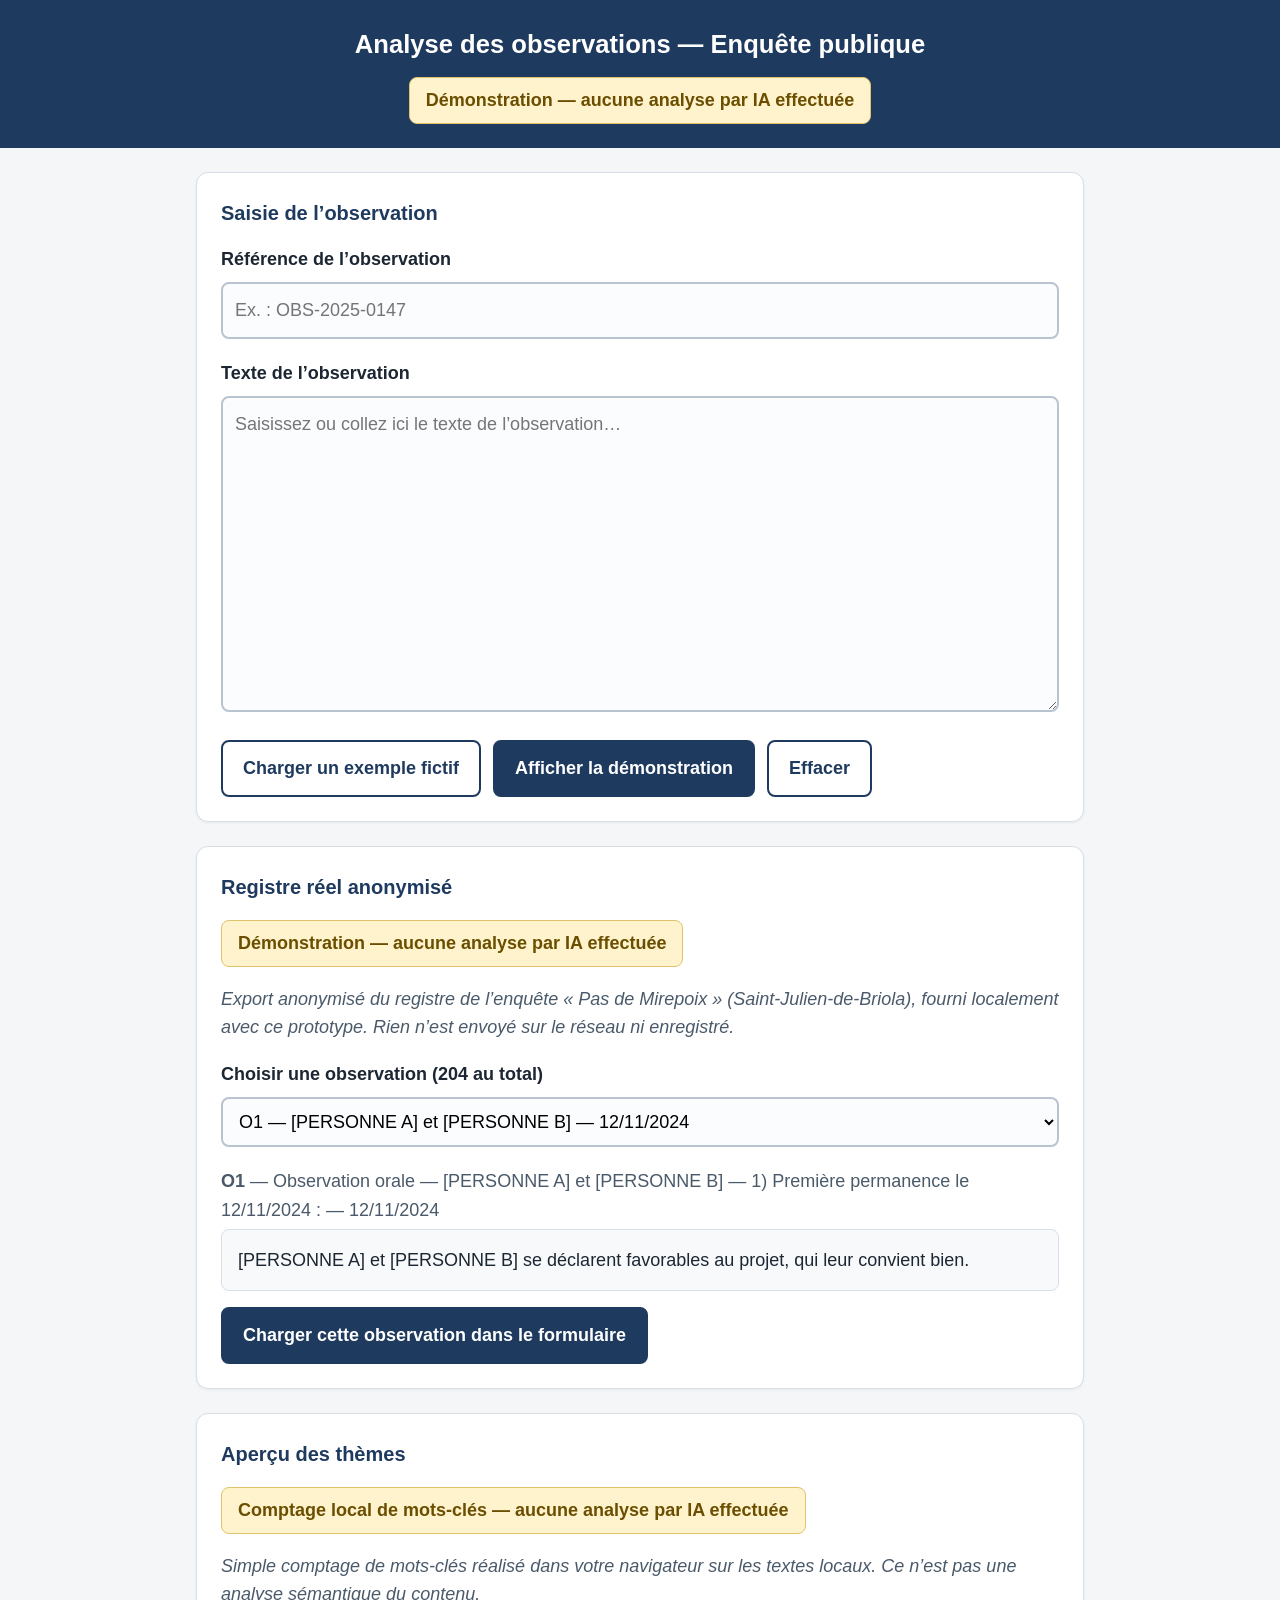
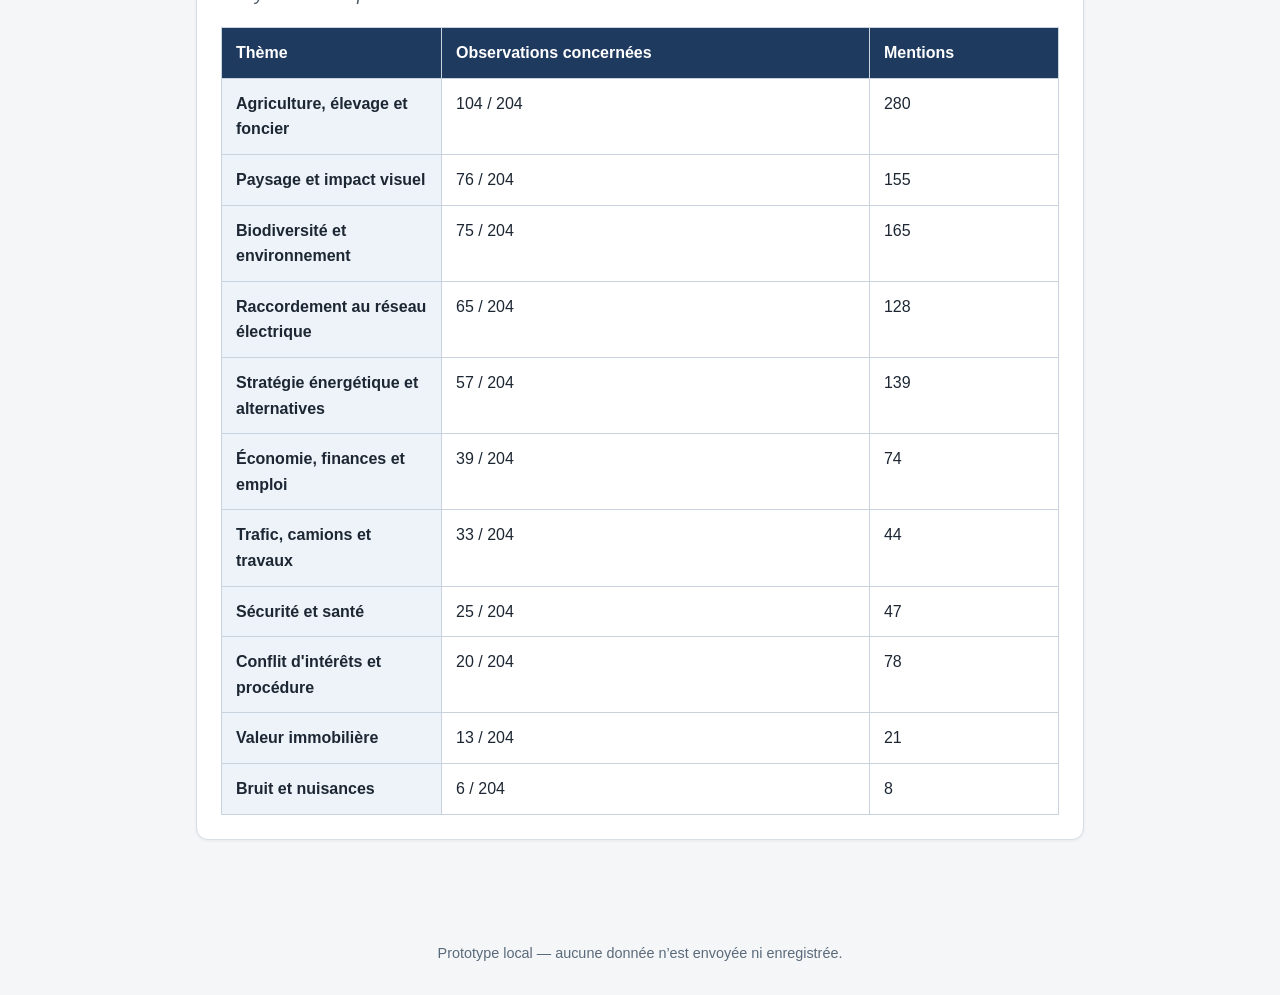
==== analyse-observations/index.html @ de7aaef5 "Ajout du prototype « Analyse des observations — Enquête publique » (démonstration 100 % locale, aucu" ====
<!DOCTYPE html>
<html lang="fr">
<head>
  <meta charset="UTF-8">
  <meta name="viewport" content="width=device-width, initial-scale=1.0">
  <title>Analyse des observations — Enquête publique</title>
  <link rel="stylesheet" href="styles.css">
</head>
<body>
  <header class="entete">
    <h1>Analyse des observations — Enquête publique</h1>
    <p class="bandeau">Démonstration — aucune analyse par IA effectuée</p>
  </header>

  <main>
    <section class="panneau" aria-labelledby="titre-saisie">
      <h2 id="titre-saisie">Saisie de l’observation</h2>

      <div class="champ">
        <label for="reference">Référence de l’observation</label>
        <input type="text" id="reference" name="reference" placeholder="Ex. : OBS-2025-0147" autocomplete="off">
      </div>

      <div class="champ">
        <label for="texte">Texte de l’observation</label>
        <textarea id="texte" name="texte" rows="10" placeholder="Saisissez ou collez ici le texte de l’observation…"></textarea>
        <p id="avertissement-modification" class="avertissement" hidden>
          Ce texte ne correspond pas à l’exemple fictif chargé : aucun résultat préparé ne sera présenté pour ce texte, car aucune analyse par IA n’est effectuée dans cette démonstration.
        </p>
      </div>

      <div class="boutons">
        <button type="button" id="btn-exemple">Charger un exemple fictif</button>
        <button type="button" id="btn-demo" class="principal">Afficher la démonstration</button>
        <button type="button" id="btn-effacer">Effacer</button>
      </div>
    </section>

    <section id="resultats" class="panneau" hidden aria-labelledby="titre-resultats">
      <h2 id="titre-resultats">Tableau préparé pour l’exemple fictif</h2>
      <p class="bandeau">Démonstration — aucune analyse par IA effectuée</p>
      <p class="note">Ce tableau a été préparé à l’avance pour l’exemple fictif. Il ne résulte pas d’une analyse automatique du texte saisi.</p>
      <table id="tableau-demo">
        <thead>
          <tr>
            <th scope="col">Rubrique</th>
            <th scope="col">Contenu préparé (exemple fictif)</th>
          </tr>
        </thead>
        <tbody id="corps-tableau"></tbody>
      </table>
    </section>

    <section id="message" class="panneau message" hidden role="status"></section>

    <section class="panneau" aria-labelledby="titre-registre">
      <h2 id="titre-registre">Registre réel anonymisé</h2>
      <p class="bandeau">Démonstration — aucune analyse par IA effectuée</p>
      <p class="note">Export anonymisé du registre de l’enquête « Pas de Mirepoix » (Saint-Julien-de-Briola), fourni localement avec ce prototype. Rien n’est envoyé sur le réseau ni enregistré.</p>
      <div class="champ">
        <label for="liste-observations">Choisir une observation (<span id="nb-observations"></span> au total)</label>
        <select id="liste-observations"></select>
      </div>
      <div id="detail-observation" hidden>
        <p class="meta-observation"><strong id="detail-id"></strong> <span id="detail-meta"></span></p>
        <p id="detail-objet" class="objet-observation"></p>
        <div id="detail-texte" class="texte-observation"></div>
        <div class="boutons">
          <button type="button" id="btn-charger-observation" class="principal">Charger cette observation dans le formulaire</button>
        </div>
      </div>
    </section>

    <section class="panneau" aria-labelledby="titre-themes">
      <h2 id="titre-themes">Aperçu des thèmes</h2>
      <p class="bandeau">Comptage local de mots-clés — aucune analyse par IA effectuée</p>
      <p class="note">Simple comptage de mots-clés réalisé dans votre navigateur sur les textes locaux. Ce n’est pas une analyse sémantique du contenu.</p>
      <table>
        <thead>
          <tr>
            <th scope="col">Thème</th>
            <th scope="col">Observations concernées</th>
            <th scope="col">Mentions</th>
          </tr>
        </thead>
        <tbody id="corps-themes"></tbody>
      </table>
    </section>
  </main>

  <footer class="pied">
    <p>Prototype local — aucune donnée n’est envoyée ni enregistrée.</p>
  </footer>

  <script src="donnees/observations.js"></script>
  <script src="app.js"></script>
</body>
</html>
---- analyse-observations/styles.css ----
* {
  box-sizing: border-box;
}

body {
  margin: 0;
  font-family: -apple-system, BlinkMacSystemFont, "Segoe UI", Roboto, "Helvetica Neue", Arial, sans-serif;
  font-size: 18px;
  line-height: 1.6;
  color: #1c2733;
  background: #f4f6f8;
}

.entete {
  background: #1f3a5f;
  color: #ffffff;
  padding: 24px 20px;
  text-align: center;
}

.entete h1 {
  margin: 0 0 12px;
  font-size: 1.6rem;
}

.bandeau {
  display: inline-block;
  margin: 0;
  padding: 8px 16px;
  background: #fff3cd;
  color: #6b4e00;
  border: 1px solid #e0c26a;
  border-radius: 8px;
  font-weight: 600;
}

main {
  max-width: 920px;
  margin: 0 auto;
  padding: 24px 16px 48px;
}

.panneau {
  background: #ffffff;
  border: 1px solid #d7dee6;
  border-radius: 12px;
  padding: 24px;
  margin-bottom: 24px;
  box-shadow: 0 1px 3px rgba(0, 0, 0, 0.06);
}

.panneau h2 {
  margin-top: 0;
  font-size: 1.25rem;
  color: #1f3a5f;
}

.champ {
  margin-bottom: 20px;
}

.champ label {
  display: block;
  font-weight: 700;
  margin-bottom: 8px;
}

.champ input,
.champ textarea,
.champ select {
  width: 100%;
  font: inherit;
  padding: 12px;
  border: 2px solid #b9c4d0;
  border-radius: 8px;
  background: #fbfcfd;
}

.champ input:focus,
.champ textarea:focus,
.champ select:focus {
  outline: none;
  border-color: #1f3a5f;
  background: #ffffff;
}

.champ textarea {
  resize: vertical;
  min-height: 180px;
}

.avertissement {
  margin: 10px 0 0;
  padding: 10px 14px;
  background: #fdecea;
  color: #8a1f11;
  border: 1px solid #f0b4aa;
  border-radius: 8px;
}

.boutons {
  display: flex;
  flex-wrap: wrap;
  gap: 12px;
}

button {
  font: inherit;
  font-weight: 600;
  padding: 12px 20px;
  border-radius: 8px;
  border: 2px solid #1f3a5f;
  background: #ffffff;
  color: #1f3a5f;
  cursor: pointer;
}

button:hover {
  background: #eef3f9;
}

button.principal {
  background: #1f3a5f;
  color: #ffffff;
}

button.principal:hover {
  background: #2a4f7f;
}

.note {
  color: #4a5a6a;
  font-style: italic;
}

table {
  width: 100%;
  border-collapse: collapse;
  font-size: 1rem;
}

th,
td {
  border: 1px solid #c9d3dd;
  padding: 12px 14px;
  text-align: left;
  vertical-align: top;
}

thead th {
  background: #1f3a5f;
  color: #ffffff;
}

tbody th {
  background: #eef3f9;
  width: 220px;
  font-weight: 700;
}

.message {
  background: #fff8e6;
  border-color: #e0c26a;
  font-weight: 600;
}

.pied {
  text-align: center;
  color: #5a6a7a;
  font-size: 0.9rem;
  padding: 16px;
}

.meta-observation {
  color: #4a5a6a;
  margin-bottom: 4px;
}

.objet-observation {
  font-weight: 700;
}

.texte-observation {
  white-space: pre-wrap;
  background: #f7f9fb;
  border: 1px solid #d7dee6;
  border-radius: 8px;
  padding: 16px;
  max-height: 340px;
  overflow-y: auto;
  margin-bottom: 16px;
}

#detail-observation .boutons {
  margin-top: 4px;
}

@media (max-width: 600px) {
  body {
    font-size: 17px;
  }

  .boutons button {
    width: 100%;
  }

  tbody th {
    width: auto;
    display: block;
  }
}
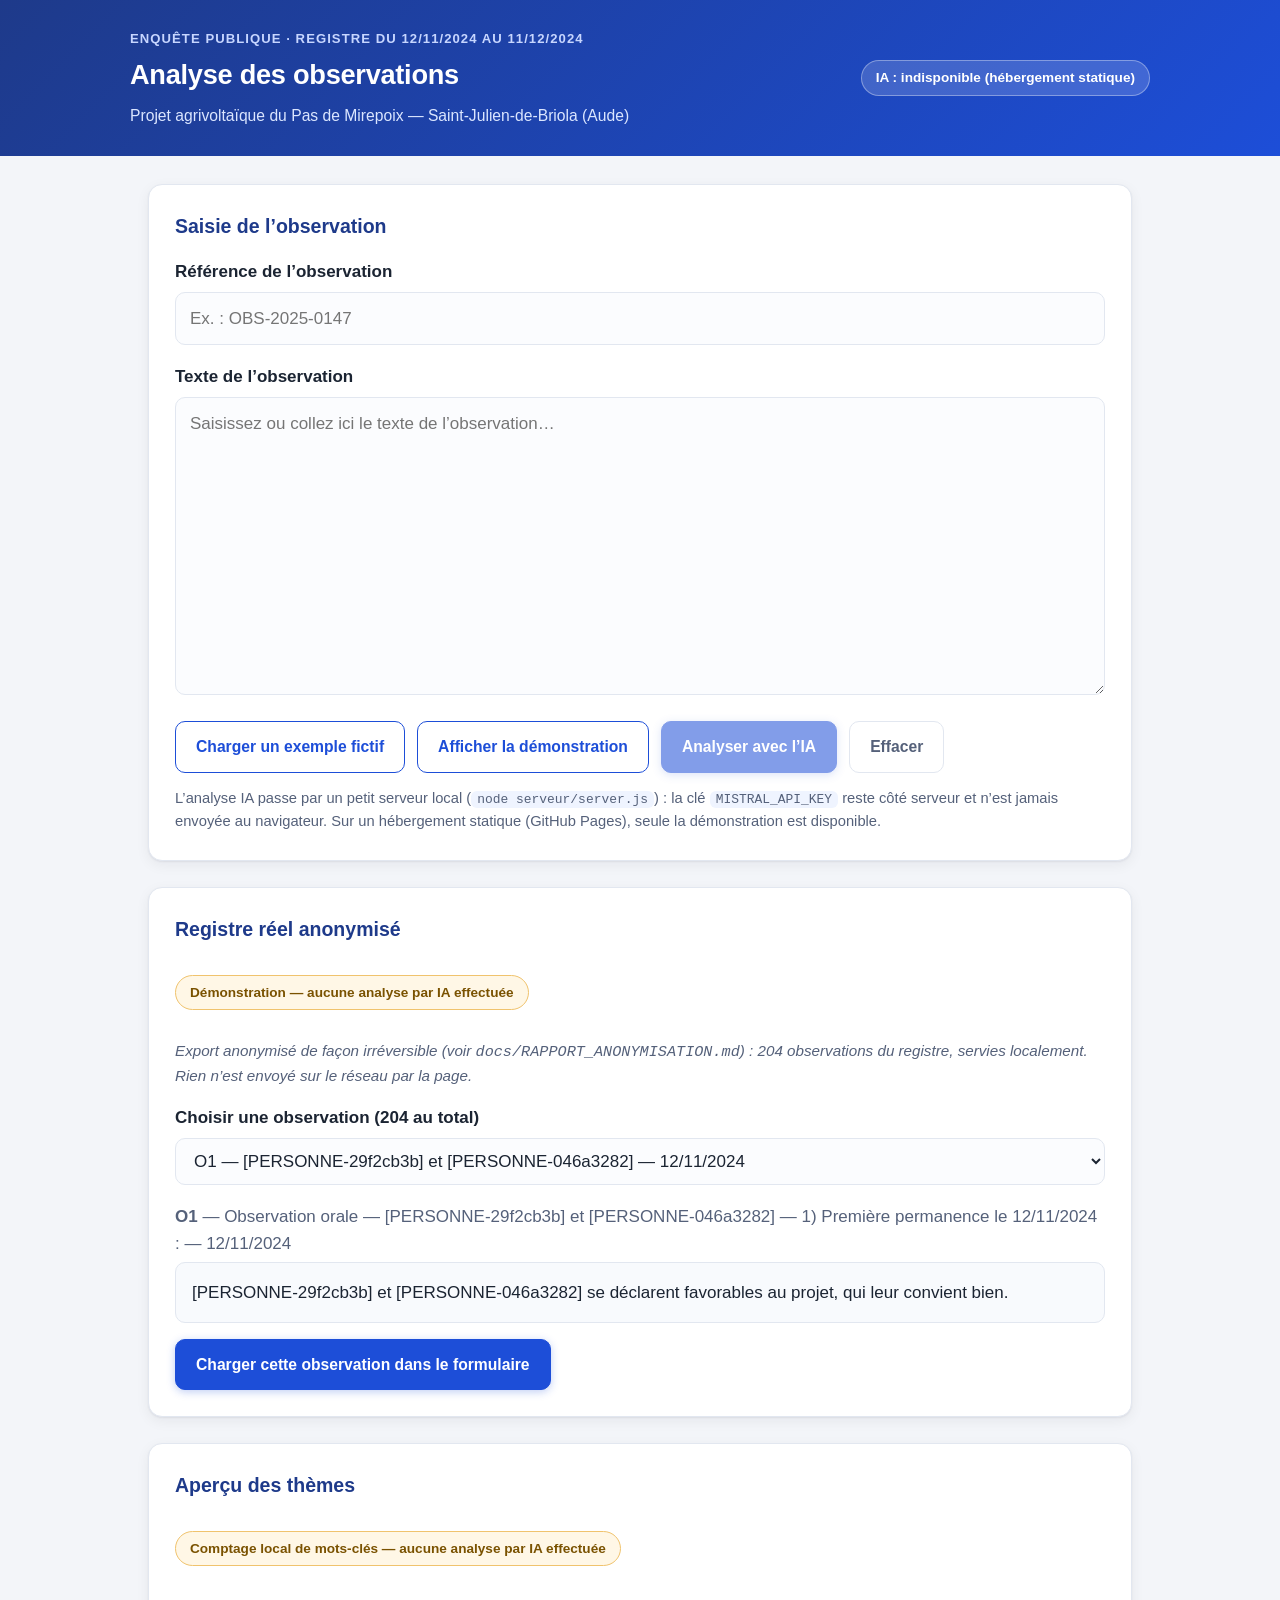
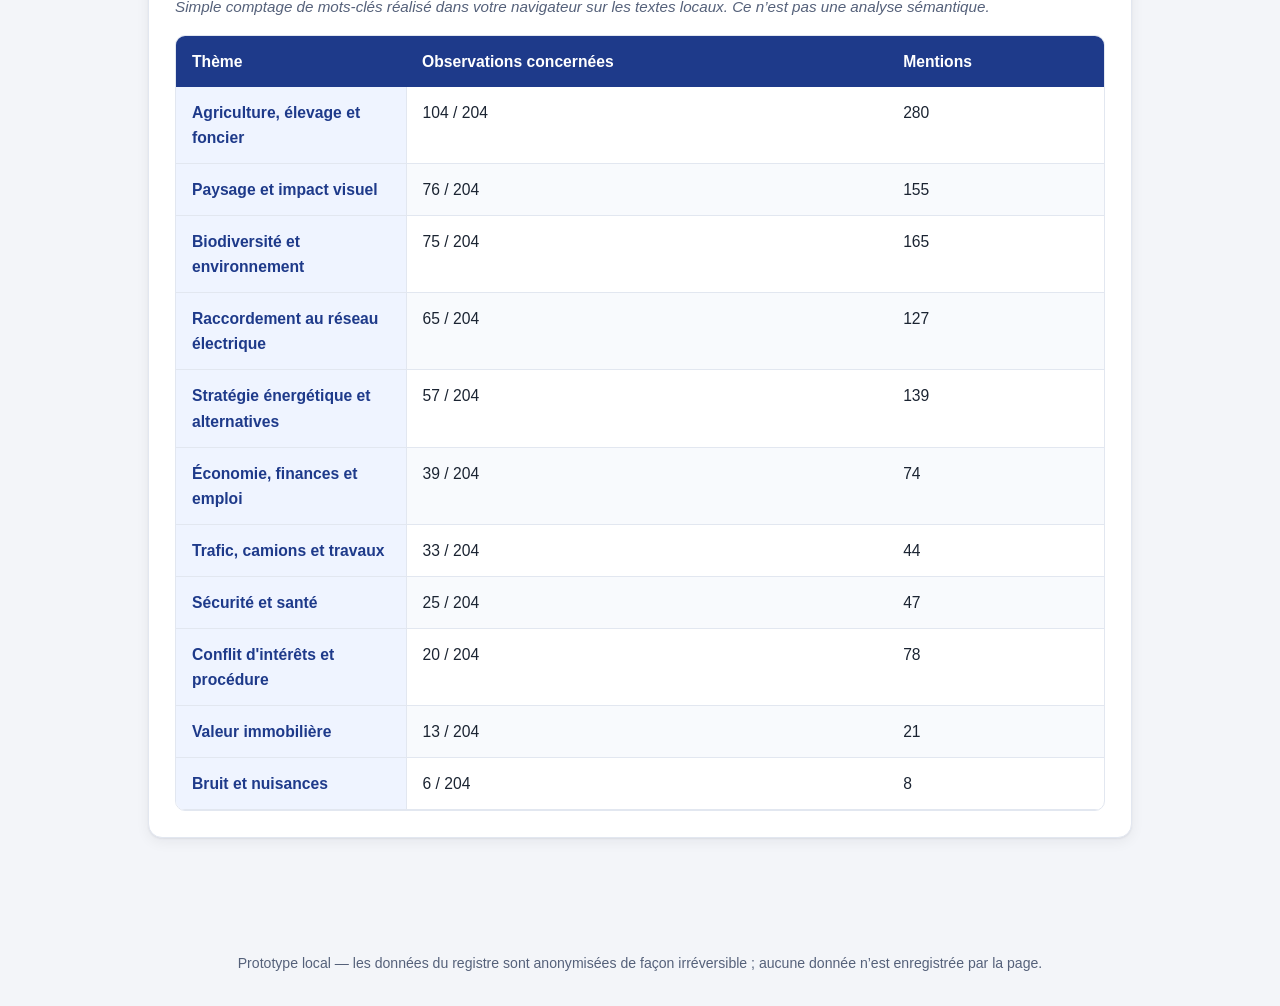
==== commit a45db5dd: "Anonymisation irréversible du registre, design pro + titre de l'enquête, intégration IA (clé côté se" ====
--- a/analyse-observations/index.html
+++ b/analyse-observations/index.html
@@ -3,17 +3,23 @@
 <head>
   <meta charset="UTF-8">
   <meta name="viewport" content="width=device-width, initial-scale=1.0">
-  <title>Analyse des observations — Enquête publique</title>
+  <title>Analyse des observations — Enquête publique « Pas de Mirepoix »</title>
   <link rel="stylesheet" href="styles.css">
 </head>
 <body>
   <header class="entete">
-    <h1>Analyse des observations — Enquête publique</h1>
-    <p class="bandeau">Démonstration — aucune analyse par IA effectuée</p>
+    <div class="entete-interieur">
+      <div class="entete-texte">
+        <p class="sur-titre">Enquête publique · registre du 12/11/2024 au 11/12/2024</p>
+        <h1>Analyse des observations</h1>
+        <p class="sous-titre">Projet agrivoltaïque du Pas de Mirepoix — Saint-Julien-de-Briola (Aude)</p>
+      </div>
+      <span class="badge badge-neutre" id="badge-ia">IA : vérification…</span>
+    </div>
   </header>
 
   <main>
-    <section class="panneau" aria-labelledby="titre-saisie">
+    <section class="carte" aria-labelledby="titre-saisie">
       <h2 id="titre-saisie">Saisie de l’observation</h2>
 
       <div class="champ">
@@ -25,38 +31,48 @@
         <label for="texte">Texte de l’observation</label>
         <textarea id="texte" name="texte" rows="10" placeholder="Saisissez ou collez ici le texte de l’observation…"></textarea>
         <p id="avertissement-modification" class="avertissement" hidden>
-          Ce texte ne correspond pas à l’exemple fictif chargé : aucun résultat préparé ne sera présenté pour ce texte, car aucune analyse par IA n’est effectuée dans cette démonstration.
+          Ce texte ne correspond pas à l’exemple fictif chargé : aucun résultat préparé ne sera présenté pour ce texte, car la démonstration n’effectue aucune analyse par IA.
         </p>
       </div>
 
       <div class="boutons">
         <button type="button" id="btn-exemple">Charger un exemple fictif</button>
-        <button type="button" id="btn-demo" class="principal">Afficher la démonstration</button>
-        <button type="button" id="btn-effacer">Effacer</button>
+        <button type="button" id="btn-demo">Afficher la démonstration</button>
+        <button type="button" id="btn-ia" class="principal">Analyser avec l’IA</button>
+        <button type="button" id="btn-effacer" class="doux">Effacer</button>
+      </div>
+      <p class="aide" id="aide-ia" hidden>
+        L’analyse IA passe par un petit serveur local (<code>node serveur/server.js</code>) : la clé
+        <code>MISTRAL_API_KEY</code> reste côté serveur et n’est jamais envoyée au navigateur. Sur un hébergement
+        statique (GitHub Pages), seule la démonstration est disponible.
+      </p>
+    </section>
+
+    <section id="resultats" class="carte" hidden aria-labelledby="titre-resultats">
+      <div class="resultats-entete">
+        <h2 id="titre-resultats">Résultat</h2>
+        <span id="bandeau-resultats" class="badge"></span>
+      </div>
+      <p class="note" id="note-resultats"></p>
+      <div class="tableau-conteneur">
+        <table>
+          <thead>
+            <tr>
+              <th scope="col">Rubrique</th>
+              <th scope="col">Contenu</th>
+            </tr>
+          </thead>
+          <tbody id="corps-tableau"></tbody>
+        </table>
       </div>
     </section>
 
-    <section id="resultats" class="panneau" hidden aria-labelledby="titre-resultats">
-      <h2 id="titre-resultats">Tableau préparé pour l’exemple fictif</h2>
-      <p class="bandeau">Démonstration — aucune analyse par IA effectuée</p>
-      <p class="note">Ce tableau a été préparé à l’avance pour l’exemple fictif. Il ne résulte pas d’une analyse automatique du texte saisi.</p>
-      <table id="tableau-demo">
-        <thead>
-          <tr>
-            <th scope="col">Rubrique</th>
-            <th scope="col">Contenu préparé (exemple fictif)</th>
-          </tr>
-        </thead>
-        <tbody id="corps-tableau"></tbody>
-      </table>
-    </section>
+    <section id="message" class="carte message" hidden role="status"></section>
 
-    <section id="message" class="panneau message" hidden role="status"></section>
-
-    <section class="panneau" aria-labelledby="titre-registre">
+    <section class="carte" aria-labelledby="titre-registre">
       <h2 id="titre-registre">Registre réel anonymisé</h2>
-      <p class="bandeau">Démonstration — aucune analyse par IA effectuée</p>
-      <p class="note">Export anonymisé du registre de l’enquête « Pas de Mirepoix » (Saint-Julien-de-Briola), fourni localement avec ce prototype. Rien n’est envoyé sur le réseau ni enregistré.</p>
+      <p class="badge badge-demo">Démonstration — aucune analyse par IA effectuée</p>
+      <p class="note">Export anonymisé de façon irréversible (voir <code>docs/RAPPORT_ANONYMISATION.md</code>) : 204 observations du registre, servies localement. Rien n’est envoyé sur le réseau par la page.</p>
       <div class="champ">
         <label for="liste-observations">Choisir une observation (<span id="nb-observations"></span> au total)</label>
         <select id="liste-observations"></select>
@@ -71,25 +87,27 @@
       </div>
     </section>
 
-    <section class="panneau" aria-labelledby="titre-themes">
+    <section class="carte" aria-labelledby="titre-themes">
       <h2 id="titre-themes">Aperçu des thèmes</h2>
-      <p class="bandeau">Comptage local de mots-clés — aucune analyse par IA effectuée</p>
-      <p class="note">Simple comptage de mots-clés réalisé dans votre navigateur sur les textes locaux. Ce n’est pas une analyse sémantique du contenu.</p>
-      <table>
-        <thead>
-          <tr>
-            <th scope="col">Thème</th>
-            <th scope="col">Observations concernées</th>
-            <th scope="col">Mentions</th>
-          </tr>
-        </thead>
-        <tbody id="corps-themes"></tbody>
-      </table>
+      <p class="badge badge-demo">Comptage local de mots-clés — aucune analyse par IA effectuée</p>
+      <p class="note">Simple comptage de mots-clés réalisé dans votre navigateur sur les textes locaux. Ce n’est pas une analyse sémantique.</p>
+      <div class="tableau-conteneur">
+        <table>
+          <thead>
+            <tr>
+              <th scope="col">Thème</th>
+              <th scope="col">Observations concernées</th>
+              <th scope="col">Mentions</th>
+            </tr>
+          </thead>
+          <tbody id="corps-themes"></tbody>
+        </table>
+      </div>
     </section>
   </main>
 
   <footer class="pied">
-    <p>Prototype local — aucune donnée n’est envoyée ni enregistrée.</p>
+    <p>Prototype local — les données du registre sont anonymisées de façon irréversible ; aucune donnée n’est enregistrée par la page.</p>
   </footer>
 
   <script src="donnees/observations.js"></script>
--- a/analyse-observations/styles.css
+++ b/analyse-observations/styles.css
@@ -1,68 +1,131 @@
+:root {
+  --fond: #f3f5f9;
+  --carte: #ffffff;
+  --texte: #1b2432;
+  --texte-doux: #55617a;
+  --bord: #e2e7f0;
+  --primaire: #1d4ed8;
+  --primaire-fonce: #1e3a8a;
+  --primaire-trefond: #eff4ff;
+  --accent: #0f766e;
+  --alerte-fond: #fff7e6;
+  --alerte-bord: #f0c36d;
+  --alerte-texte: #7a5200;
+  --danger-fond: #fdecec;
+  --danger-bord: #f0b4b4;
+  --danger-texte: #8a1f1f;
+  --ombre: 0 1px 2px rgba(16, 24, 40, 0.06), 0 4px 14px rgba(16, 24, 40, 0.06);
+  --rayon: 14px;
+}
+
 * {
   box-sizing: border-box;
 }
 
 body {
   margin: 0;
-  font-family: -apple-system, BlinkMacSystemFont, "Segoe UI", Roboto, "Helvetica Neue", Arial, sans-serif;
-  font-size: 18px;
+  font-family: "Inter", -apple-system, BlinkMacSystemFont, "Segoe UI", Roboto, "Helvetica Neue", Arial, sans-serif;
+  font-size: 17px;
   line-height: 1.6;
-  color: #1c2733;
-  background: #f4f6f8;
+  color: var(--texte);
+  background: var(--fond);
 }
 
 .entete {
-  background: #1f3a5f;
+  background: linear-gradient(135deg, var(--primaire-fonce) 0%, var(--primaire) 100%);
   color: #ffffff;
-  padding: 24px 20px;
-  text-align: center;
+  padding: 28px 20px;
+}
+
+.entete-interieur {
+  max-width: 1020px;
+  margin: 0 auto;
+  display: flex;
+  align-items: center;
+  justify-content: space-between;
+  gap: 16px;
+  flex-wrap: wrap;
+}
+
+.sur-titre {
+  margin: 0 0 4px;
+  font-size: 0.82rem;
+  letter-spacing: 0.08em;
+  text-transform: uppercase;
+  color: #c7d6ff;
+  font-weight: 600;
 }
 
 .entete h1 {
-  margin: 0 0 12px;
-  font-size: 1.6rem;
-}
-
-.bandeau {
+  margin: 0;
+  font-size: 1.7rem;
+  font-weight: 700;
+  letter-spacing: -0.01em;
+}
+
+.sous-titre {
+  margin: 6px 0 0;
+  color: #dbe6ff;
+  font-size: 0.98rem;
+}
+
+.badge {
   display: inline-block;
-  margin: 0;
-  padding: 8px 16px;
-  background: #fff3cd;
-  color: #6b4e00;
-  border: 1px solid #e0c26a;
-  border-radius: 8px;
-  font-weight: 600;
+  padding: 6px 14px;
+  border-radius: 999px;
+  font-size: 0.85rem;
+  font-weight: 600;
+  white-space: nowrap;
+}
+
+.badge-neutre {
+  background: rgba(255, 255, 255, 0.16);
+  color: #ffffff;
+  border: 1px solid rgba(255, 255, 255, 0.35);
+}
+
+.badge-demo {
+  background: var(--alerte-fond);
+  color: var(--alerte-texte);
+  border: 1px solid var(--alerte-bord);
+}
+
+.badge-ia {
+  background: #e7f6f3;
+  color: var(--accent);
+  border: 1px solid #b5e0d8;
 }
 
 main {
-  max-width: 920px;
+  max-width: 1020px;
   margin: 0 auto;
-  padding: 24px 16px 48px;
-}
-
-.panneau {
-  background: #ffffff;
-  border: 1px solid #d7dee6;
-  border-radius: 12px;
-  padding: 24px;
-  margin-bottom: 24px;
-  box-shadow: 0 1px 3px rgba(0, 0, 0, 0.06);
-}
-
-.panneau h2 {
-  margin-top: 0;
-  font-size: 1.25rem;
-  color: #1f3a5f;
+  padding: 28px 18px 56px;
+}
+
+.carte {
+  background: var(--carte);
+  border: 1px solid var(--bord);
+  border-radius: var(--rayon);
+  padding: 26px;
+  margin-bottom: 26px;
+  box-shadow: var(--ombre);
+}
+
+.carte h2 {
+  margin: 0 0 16px;
+  font-size: 1.22rem;
+  color: var(--primaire-fonce);
+  font-weight: 700;
 }
 
 .champ {
-  margin-bottom: 20px;
+  margin-bottom: 18px;
 }
 
 .champ label {
   display: block;
-  font-weight: 700;
-  margin-bottom: 8px;
+  font-weight: 600;
+  margin-bottom: 7px;
 }
 
 .champ input,
@@ -70,134 +133,202 @@
 .champ select {
   width: 100%;
   font: inherit;
-  padding: 12px;
-  border: 2px solid #b9c4d0;
-  border-radius: 8px;
-  background: #fbfcfd;
+  padding: 12px 14px;
+  border: 1.5px solid var(--bord);
+  border-radius: 10px;
+  background: #fbfcfe;
+  color: var(--texte);
+  transition: border-color 0.15s ease, box-shadow 0.15s ease;
 }
 
 .champ input:focus,
 .champ textarea:focus,
 .champ select:focus {
   outline: none;
-  border-color: #1f3a5f;
+  border-color: var(--primaire);
+  box-shadow: 0 0 0 3px rgba(29, 78, 216, 0.14);
   background: #ffffff;
 }
 
 .champ textarea {
   resize: vertical;
-  min-height: 180px;
+  min-height: 190px;
 }
 
 .avertissement {
   margin: 10px 0 0;
-  padding: 10px 14px;
-  background: #fdecea;
-  color: #8a1f11;
-  border: 1px solid #f0b4aa;
-  border-radius: 8px;
+  padding: 11px 14px;
+  background: var(--danger-fond);
+  color: var(--danger-texte);
+  border: 1px solid var(--danger-bord);
+  border-radius: 10px;
+  font-size: 0.95rem;
+}
+
+.aide {
+  margin: 14px 0 0;
+  color: var(--texte-doux);
+  font-size: 0.92rem;
+}
+
+.aide code {
+  background: var(--primaire-trefond);
+  padding: 1px 6px;
+  border-radius: 6px;
+  font-size: 0.88em;
 }
 
 .boutons {
   display: flex;
   flex-wrap: wrap;
   gap: 12px;
+  margin-top: 6px;
 }
 
 button {
   font: inherit;
   font-weight: 600;
+  font-size: 0.98rem;
   padding: 12px 20px;
-  border-radius: 8px;
-  border: 2px solid #1f3a5f;
+  border-radius: 10px;
+  border: 1.5px solid var(--primaire);
   background: #ffffff;
-  color: #1f3a5f;
+  color: var(--primaire);
   cursor: pointer;
-}
-
-button:hover {
-  background: #eef3f9;
+  transition: background 0.15s ease, transform 0.05s ease, box-shadow 0.15s ease;
+}
+
+button:hover:not(:disabled) {
+  background: var(--primaire-trefond);
+}
+
+button:active:not(:disabled) {
+  transform: translateY(1px);
+}
+
+button:disabled {
+  opacity: 0.55;
+  cursor: not-allowed;
 }
 
 button.principal {
-  background: #1f3a5f;
+  background: var(--primaire);
   color: #ffffff;
-}
-
-button.principal:hover {
-  background: #2a4f7f;
+  box-shadow: 0 2px 8px rgba(29, 78, 216, 0.28);
+}
+
+button.principal:hover:not(:disabled) {
+  background: var(--primaire-fonce);
+}
+
+button.doux {
+  border-color: var(--bord);
+  color: var(--texte-doux);
+}
+
+button.doux:hover:not(:disabled) {
+  background: #f6f8fb;
+}
+
+.resultats-entete {
+  display: flex;
+  align-items: center;
+  justify-content: space-between;
+  gap: 12px;
+  flex-wrap: wrap;
+  margin-bottom: 8px;
+}
+
+.resultats-entete h2 {
+  margin: 0;
 }
 
 .note {
-  color: #4a5a6a;
+  color: var(--texte-doux);
+  font-size: 0.95rem;
   font-style: italic;
+}
+
+.tableau-conteneur {
+  overflow-x: auto;
+  border: 1px solid var(--bord);
+  border-radius: 10px;
 }
 
 table {
   width: 100%;
   border-collapse: collapse;
-  font-size: 1rem;
+  font-size: 0.98rem;
 }
 
 th,
 td {
-  border: 1px solid #c9d3dd;
-  padding: 12px 14px;
+  border-bottom: 1px solid var(--bord);
+  padding: 13px 16px;
   text-align: left;
   vertical-align: top;
 }
 
 thead th {
-  background: #1f3a5f;
+  background: var(--primaire-fonce);
   color: #ffffff;
+  font-weight: 600;
+  border-bottom: none;
+}
+
+tbody tr:nth-child(even) {
+  background: #f8fafd;
 }
 
 tbody th {
-  background: #eef3f9;
-  width: 220px;
-  font-weight: 700;
+  width: 230px;
+  font-weight: 600;
+  background: var(--primaire-trefond);
+  color: var(--primaire-fonce);
+  border-right: 1px solid var(--bord);
 }
 
 .message {
-  background: #fff8e6;
-  border-color: #e0c26a;
-  font-weight: 600;
-}
-
-.pied {
-  text-align: center;
-  color: #5a6a7a;
-  font-size: 0.9rem;
-  padding: 16px;
+  background: var(--alerte-fond);
+  border-color: var(--alerte-bord);
+  font-weight: 600;
+  color: var(--alerte-texte);
 }
 
 .meta-observation {
-  color: #4a5a6a;
+  color: var(--texte-doux);
   margin-bottom: 4px;
 }
 
 .objet-observation {
-  font-weight: 700;
+  font-weight: 600;
 }
 
 .texte-observation {
   white-space: pre-wrap;
-  background: #f7f9fb;
-  border: 1px solid #d7dee6;
-  border-radius: 8px;
+  background: #f8fafd;
+  border: 1px solid var(--bord);
+  border-radius: 10px;
   padding: 16px;
   max-height: 340px;
   overflow-y: auto;
   margin-bottom: 16px;
 }
 
-#detail-observation .boutons {
-  margin-top: 4px;
-}
-
-@media (max-width: 600px) {
+.pied {
+  text-align: center;
+  color: var(--texte-doux);
+  font-size: 0.88rem;
+  padding: 18px;
+}
+
+@media (max-width: 640px) {
   body {
-    font-size: 17px;
+    font-size: 16px;
+  }
+
+  .carte {
+    padding: 20px;
   }
 
   .boutons button {
@@ -206,6 +337,5 @@
 
   tbody th {
     width: auto;
-    display: block;
   }
 }
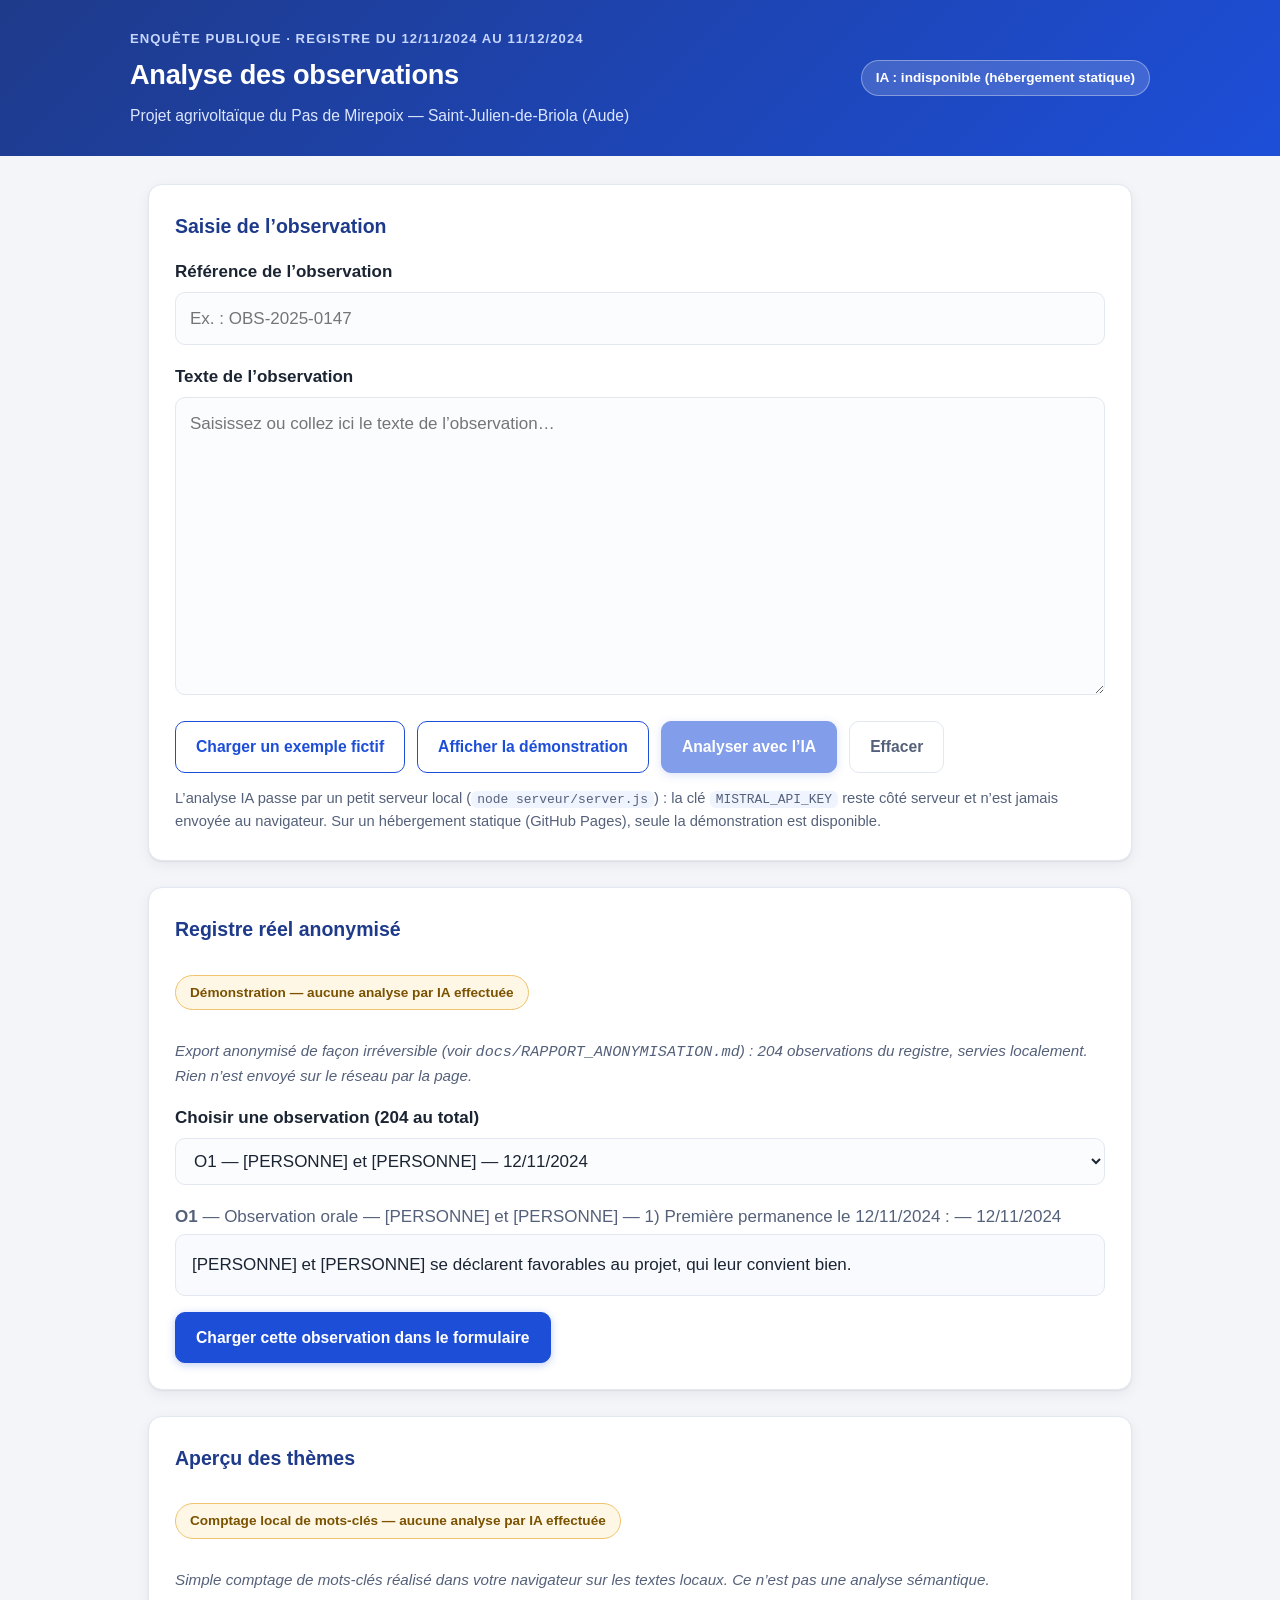
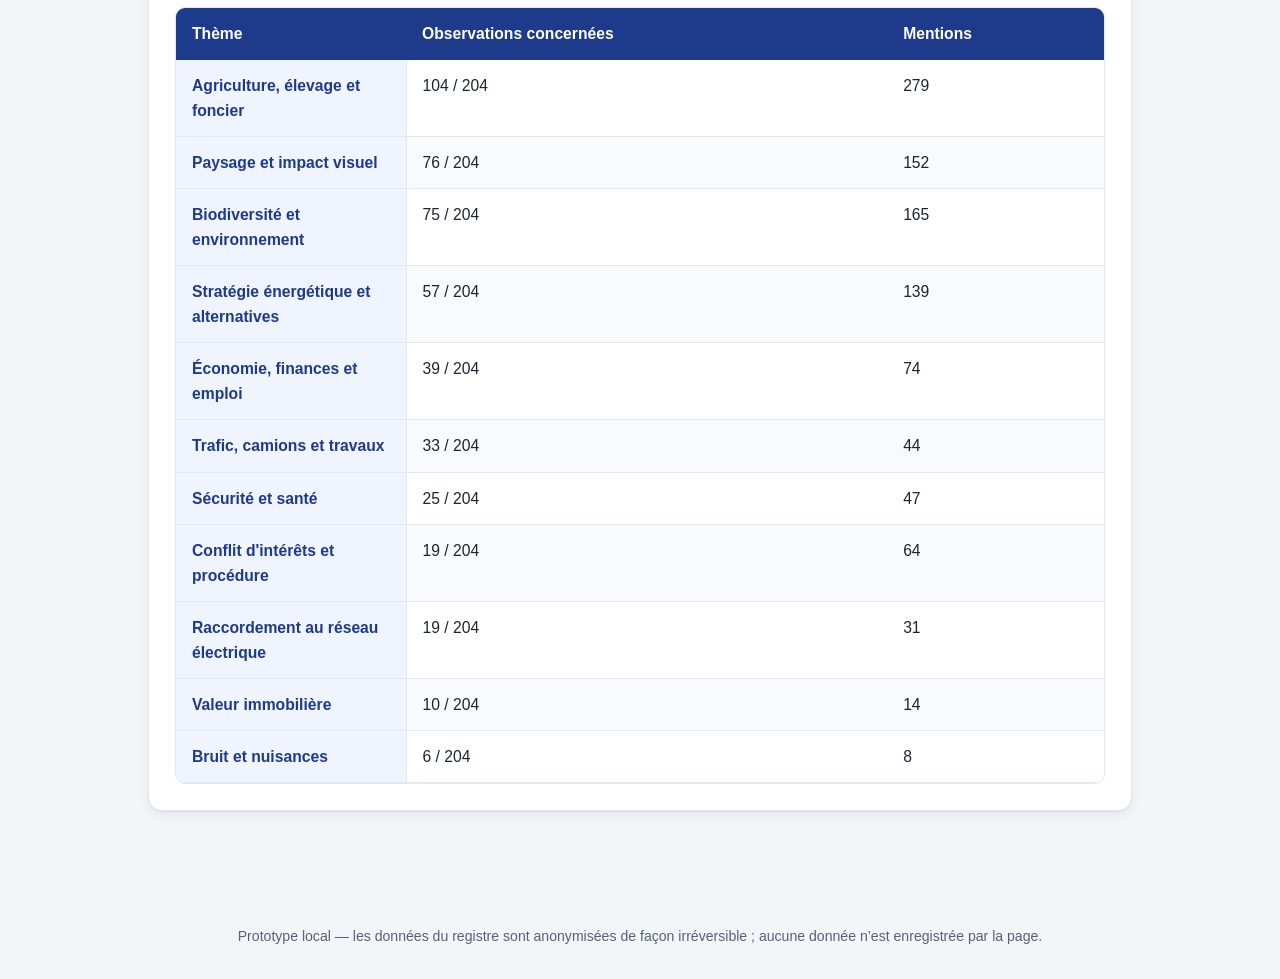
==== commit 2b23861a: "Anonymisation STRICTE (balises uniques [PERSONNE]/[NOM]/[PRENOM]/[ADRESSE]/[COLLECTIF]/[SOCIÉTÉ], au" ====
--- a/analyse-observations/index.html
+++ b/analyse-observations/index.html
@@ -31,7 +31,7 @@
         <label for="texte">Texte de l’observation</label>
         <textarea id="texte" name="texte" rows="10" placeholder="Saisissez ou collez ici le texte de l’observation…"></textarea>
         <p id="avertissement-modification" class="avertissement" hidden>
-          Ce texte ne correspond pas à l’exemple fictif chargé : aucun résultat préparé ne sera présenté pour ce texte, car la démonstration n’effectue aucune analyse par IA.
+          Le texte a été modifié : le tableau préparé affiché correspond à l’exemple fictif, pas à ce nouveau texte. La démonstration n’effectue aucune analyse par IA — utilisez « Analyser avec l’IA » pour un vrai texte.
         </p>
       </div>
 
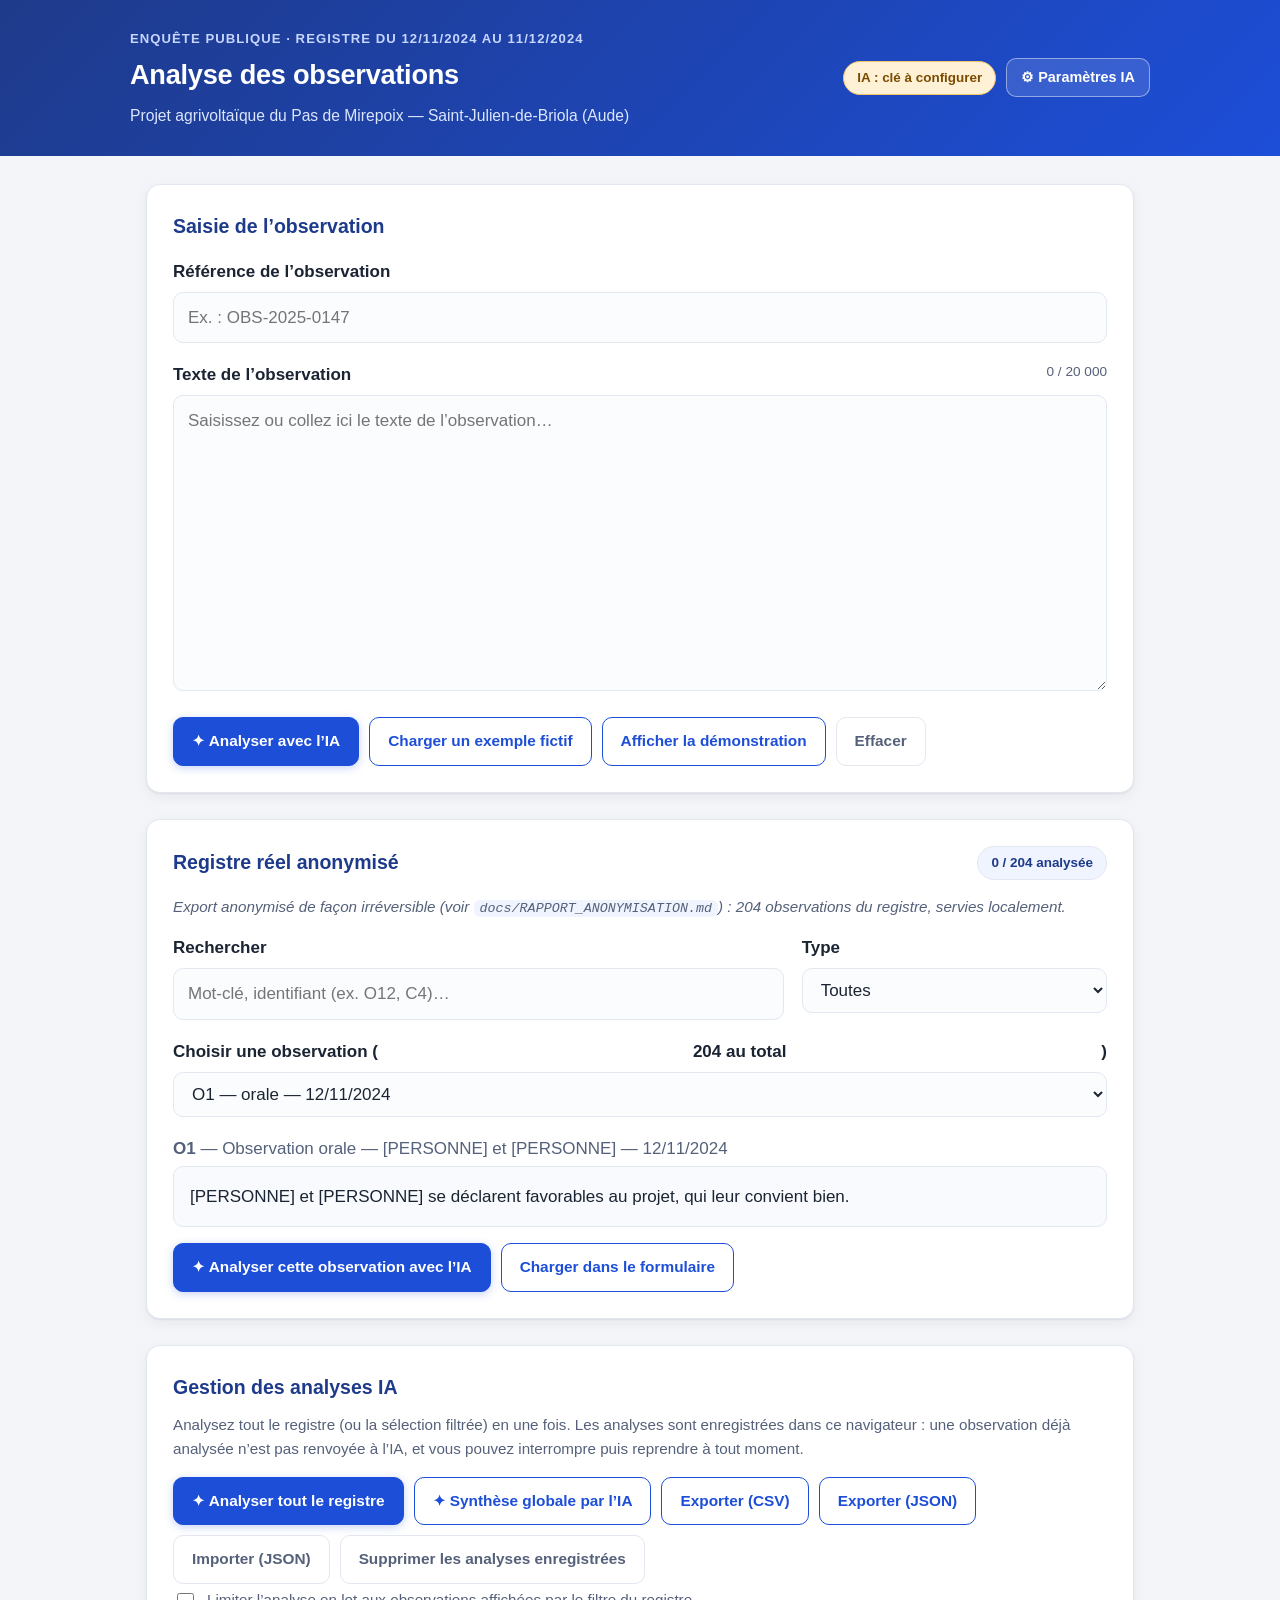
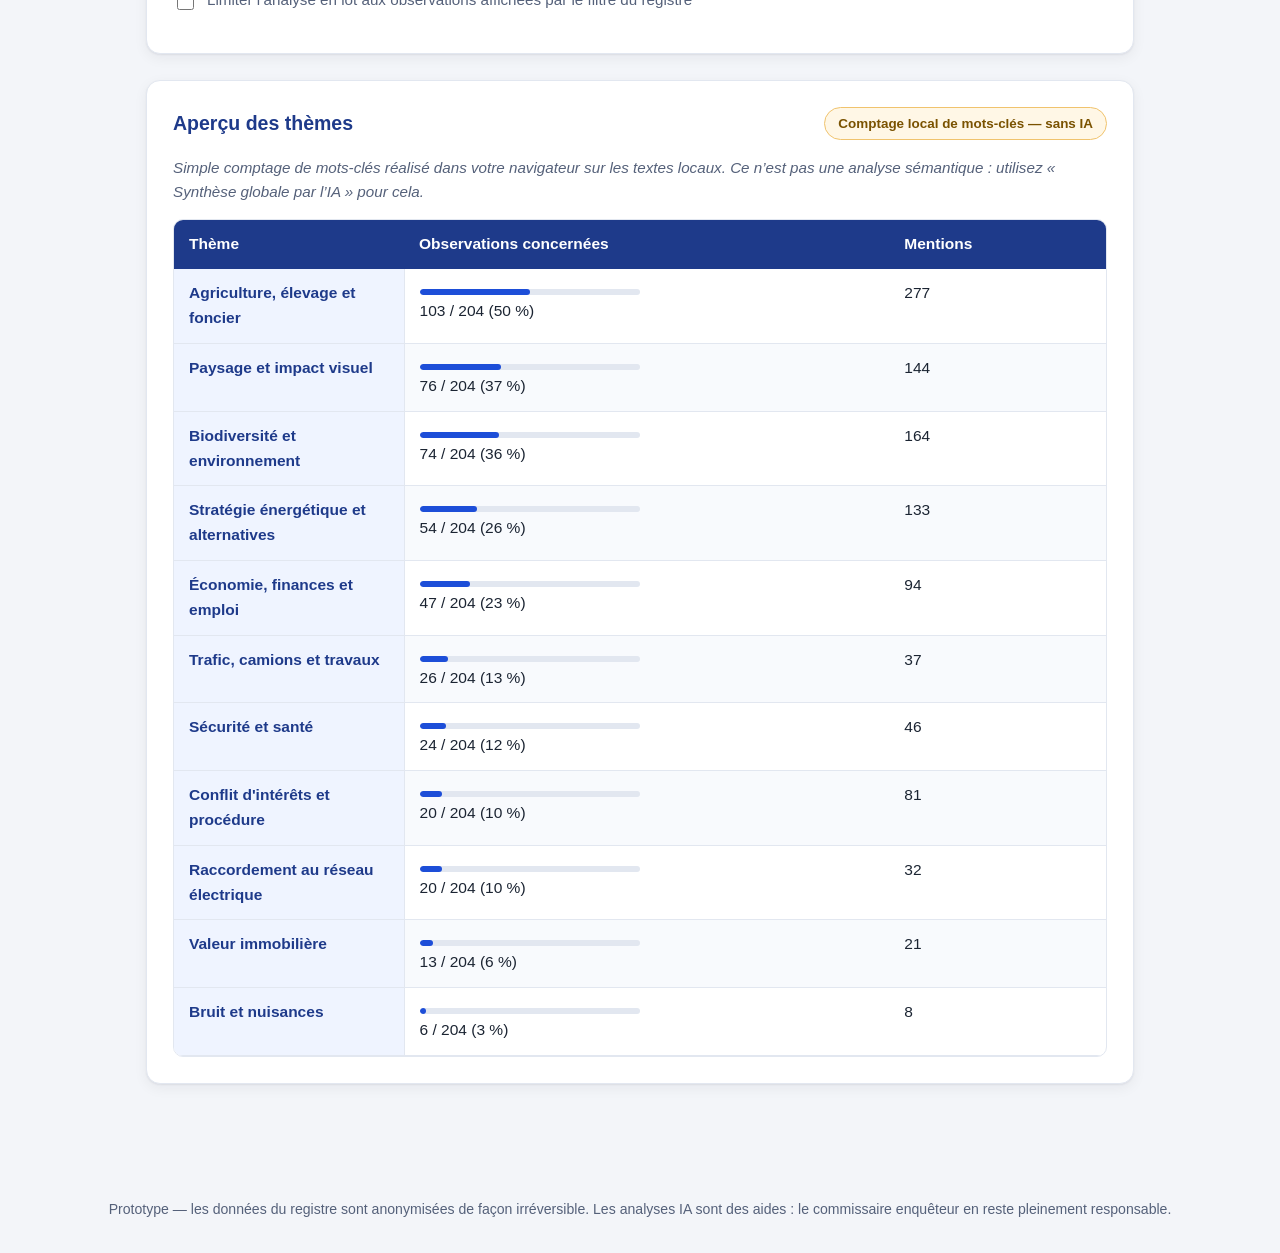
==== commit 54b747a0: "Analyse des observations v2 : IA dans le navigateur, gestion des analyses, données réparées - Analys" ====
--- a/analyse-observations/index.html
+++ b/analyse-observations/index.html
@@ -3,10 +3,12 @@
 <head>
   <meta charset="UTF-8">
   <meta name="viewport" content="width=device-width, initial-scale=1.0">
+  <meta name="color-scheme" content="light dark">
   <title>Analyse des observations — Enquête publique « Pas de Mirepoix »</title>
   <link rel="stylesheet" href="styles.css">
 </head>
 <body>
+  <a class="lien-evitement" href="#contenu">Aller au contenu</a>
   <header class="entete">
     <div class="entete-interieur">
       <div class="entete-texte">
@@ -14,11 +16,55 @@
         <h1>Analyse des observations</h1>
         <p class="sous-titre">Projet agrivoltaïque du Pas de Mirepoix — Saint-Julien-de-Briola (Aude)</p>
       </div>
-      <span class="badge badge-neutre" id="badge-ia">IA : vérification…</span>
+      <div class="entete-actions">
+        <span class="badge badge-neutre" id="badge-ia" role="status">IA : vérification…</span>
+        <button type="button" id="btn-parametres" class="bouton-entete" aria-controls="parametres-ia" aria-expanded="false">⚙ Paramètres IA</button>
+      </div>
     </div>
   </header>
 
-  <main>
+  <main id="contenu">
+    <!-- Paramètres IA -->
+    <section class="carte" id="parametres-ia" hidden aria-labelledby="titre-parametres">
+      <div class="carte-entete">
+        <h2 id="titre-parametres">Paramètres de l’analyse IA (Mistral)</h2>
+        <button type="button" class="doux petit" id="btn-fermer-parametres">Fermer</button>
+      </div>
+      <p class="note-normale" id="etat-serveur"></p>
+      <div class="grille-2">
+        <div class="champ">
+          <label for="cle-api">Clé API Mistral</label>
+          <div class="champ-groupe">
+            <input type="password" id="cle-api" autocomplete="off" spellcheck="false" placeholder="Collez votre clé (console.mistral.ai → API Keys)">
+            <button type="button" class="doux petit" id="btn-voir-cle" aria-pressed="false">Afficher</button>
+          </div>
+        </div>
+        <div class="champ">
+          <label for="modele">Modèle</label>
+          <select id="modele">
+            <option value="mistral-small-latest">mistral-small-latest (rapide, économique)</option>
+            <option value="mistral-medium-latest">mistral-medium-latest (équilibré)</option>
+            <option value="mistral-large-latest">mistral-large-latest (le plus précis)</option>
+          </select>
+        </div>
+      </div>
+      <label class="case">
+        <input type="checkbox" id="memoriser-cle">
+        Mémoriser la clé sur cet appareil (sinon elle est oubliée à la fermeture de l’onglet)
+      </label>
+      <div class="boutons">
+        <button type="button" id="btn-enregistrer-cle" class="principal">Enregistrer et tester</button>
+        <button type="button" id="btn-oublier-cle" class="doux">Oublier la clé</button>
+      </div>
+      <p id="retour-parametres" class="retour" hidden role="status"></p>
+      <p class="aide">
+        La clé reste dans votre navigateur et n’est envoyée qu’à <code>api.mistral.ai</code>, uniquement lors d’une analyse.
+        Seul le texte de l’observation (déjà anonymisé pour le registre) est transmis. Si le serveur local
+        (<code>node serveur/server.js</code>) est lancé avec <code>MISTRAL_API_KEY</code>, il est utilisé en priorité et aucune clé n’est nécessaire ici.
+      </p>
+    </section>
+
+    <!-- Saisie -->
     <section class="carte" aria-labelledby="titre-saisie">
       <h2 id="titre-saisie">Saisie de l’observation</h2>
 
@@ -28,28 +74,27 @@
       </div>
 
       <div class="champ">
-        <label for="texte">Texte de l’observation</label>
-        <textarea id="texte" name="texte" rows="10" placeholder="Saisissez ou collez ici le texte de l’observation…"></textarea>
+        <label for="texte">Texte de l’observation <span class="compteur" id="compteur-texte">0 / 20 000</span></label>
+        <textarea id="texte" name="texte" rows="10" maxlength="20000" placeholder="Saisissez ou collez ici le texte de l’observation…"></textarea>
         <p id="avertissement-modification" class="avertissement" hidden>
-          Le texte a été modifié : le tableau préparé affiché correspond à l’exemple fictif, pas à ce nouveau texte. La démonstration n’effectue aucune analyse par IA — utilisez « Analyser avec l’IA » pour un vrai texte.
+          Le texte a été modifié : le tableau préparé correspond à l’exemple fictif, pas à ce nouveau texte.
+          Utilisez « Analyser avec l’IA » pour obtenir une analyse de ce texte.
         </p>
       </div>
 
       <div class="boutons">
+        <button type="button" id="btn-ia" class="principal">✦ Analyser avec l’IA</button>
         <button type="button" id="btn-exemple">Charger un exemple fictif</button>
         <button type="button" id="btn-demo">Afficher la démonstration</button>
-        <button type="button" id="btn-ia" class="principal">Analyser avec l’IA</button>
         <button type="button" id="btn-effacer" class="doux">Effacer</button>
       </div>
-      <p class="aide" id="aide-ia" hidden>
-        L’analyse IA passe par un petit serveur local (<code>node serveur/server.js</code>) : la clé
-        <code>MISTRAL_API_KEY</code> reste côté serveur et n’est jamais envoyée au navigateur. Sur un hébergement
-        statique (GitHub Pages), seule la démonstration est disponible.
-      </p>
-    </section>
-
+    </section>
+
+    <section id="message" class="carte message" hidden role="alert"></section>
+
+    <!-- Résultat -->
     <section id="resultats" class="carte" hidden aria-labelledby="titre-resultats">
-      <div class="resultats-entete">
+      <div class="carte-entete">
         <h2 id="titre-resultats">Résultat</h2>
         <span id="bandeau-resultats" class="badge"></span>
       </div>
@@ -65,16 +110,40 @@
           <tbody id="corps-tableau"></tbody>
         </table>
       </div>
-    </section>
-
-    <section id="message" class="carte message" hidden role="status"></section>
-
+      <div class="boutons" id="actions-resultat">
+        <button type="button" id="btn-copier" class="petit">Copier le tableau</button>
+        <button type="button" id="btn-export-un" class="petit">Télécharger (CSV)</button>
+        <button type="button" id="btn-relancer" class="petit doux">Relancer l’analyse IA</button>
+      </div>
+    </section>
+
+    <!-- Registre -->
     <section class="carte" aria-labelledby="titre-registre">
-      <h2 id="titre-registre">Registre réel anonymisé</h2>
-      <p class="badge badge-demo">Démonstration — aucune analyse par IA effectuée</p>
-      <p class="note">Export anonymisé de façon irréversible (voir <code>docs/RAPPORT_ANONYMISATION.md</code>) : 204 observations du registre, servies localement. Rien n’est envoyé sur le réseau par la page.</p>
+      <div class="carte-entete">
+        <h2 id="titre-registre">Registre réel anonymisé</h2>
+        <span class="badge badge-neutre-clair" id="badge-avancement">0 analysée</span>
+      </div>
+      <p class="note">Export anonymisé de façon irréversible (voir <code>docs/RAPPORT_ANONYMISATION.md</code>) : <span id="nb-observations-texte">204</span> observations du registre, servies localement.</p>
+
+      <div class="grille-filtres">
+        <div class="champ">
+          <label for="filtre-registre">Rechercher</label>
+          <input type="search" id="filtre-registre" placeholder="Mot-clé, identifiant (ex. O12, C4)…" autocomplete="off">
+        </div>
+        <div class="champ">
+          <label for="filtre-type">Type</label>
+          <select id="filtre-type">
+            <option value="">Toutes</option>
+            <option value="orale">Observations orales</option>
+            <option value="ecrite">Contributions écrites</option>
+            <option value="analysee">Déjà analysées par l’IA</option>
+            <option value="non-analysee">Pas encore analysées</option>
+          </select>
+        </div>
+      </div>
+
       <div class="champ">
-        <label for="liste-observations">Choisir une observation (<span id="nb-observations"></span> au total)</label>
+        <label for="liste-observations">Choisir une observation (<span id="nb-observations"></span>)</label>
         <select id="liste-observations"></select>
       </div>
       <div id="detail-observation" hidden>
@@ -82,15 +151,75 @@
         <p id="detail-objet" class="objet-observation"></p>
         <div id="detail-texte" class="texte-observation"></div>
         <div class="boutons">
-          <button type="button" id="btn-charger-observation" class="principal">Charger cette observation dans le formulaire</button>
-        </div>
-      </div>
-    </section>
-
+          <button type="button" id="btn-analyser-observation" class="principal">✦ Analyser cette observation avec l’IA</button>
+          <button type="button" id="btn-voir-analyse" hidden>Voir l’analyse enregistrée</button>
+          <button type="button" id="btn-charger-observation">Charger dans le formulaire</button>
+        </div>
+      </div>
+    </section>
+
+    <!-- Analyse en lot -->
+    <section class="carte" aria-labelledby="titre-lot">
+      <div class="carte-entete">
+        <h2 id="titre-lot">Gestion des analyses IA</h2>
+      </div>
+      <p class="note-normale">
+        Analysez tout le registre (ou la sélection filtrée) en une fois. Les analyses sont enregistrées dans ce navigateur :
+        une observation déjà analysée n’est pas renvoyée à l’IA, et vous pouvez interrompre puis reprendre à tout moment.
+      </p>
+      <div class="boutons">
+        <button type="button" id="btn-lot" class="principal">✦ Analyser les observations restantes</button>
+        <button type="button" id="btn-lot-stop" class="danger" hidden>■ Interrompre</button>
+        <button type="button" id="btn-synthese">✦ Synthèse globale par l’IA</button>
+        <button type="button" id="btn-export-csv">Exporter (CSV)</button>
+        <button type="button" id="btn-export-json">Exporter (JSON)</button>
+        <button type="button" id="btn-import-json" class="doux">Importer (JSON)</button>
+        <input type="file" id="fichier-import" accept="application/json,.json" hidden>
+        <button type="button" id="btn-vider" class="doux">Supprimer les analyses enregistrées</button>
+      </div>
+      <label class="case">
+        <input type="checkbox" id="lot-filtre">
+        Limiter l’analyse en lot aux observations affichées par le filtre du registre
+      </label>
+
+      <div id="progression" class="progression" hidden>
+        <div class="progression-barre"><div id="progression-remplissage"></div></div>
+        <p id="progression-texte" role="status"></p>
+      </div>
+
+      <div id="synthese-globale" class="synthese" hidden>
+        <div class="carte-entete">
+          <h3>Synthèse globale</h3>
+          <span class="badge badge-ia">IA — à vérifier par le commissaire enquêteur</span>
+        </div>
+        <div id="synthese-contenu"></div>
+        <div class="boutons">
+          <button type="button" id="btn-copier-synthese" class="petit">Copier la synthèse</button>
+        </div>
+      </div>
+
+      <div class="tableau-conteneur" id="conteneur-lot" hidden>
+        <table class="tableau-lot">
+          <thead>
+            <tr>
+              <th scope="col">Réf.</th>
+              <th scope="col">Thèmes</th>
+              <th scope="col">Synthèse neutre</th>
+              <th scope="col"><span class="visuellement-cache">Action</span></th>
+            </tr>
+          </thead>
+          <tbody id="corps-lot"></tbody>
+        </table>
+      </div>
+    </section>
+
+    <!-- Thèmes -->
     <section class="carte" aria-labelledby="titre-themes">
-      <h2 id="titre-themes">Aperçu des thèmes</h2>
-      <p class="badge badge-demo">Comptage local de mots-clés — aucune analyse par IA effectuée</p>
-      <p class="note">Simple comptage de mots-clés réalisé dans votre navigateur sur les textes locaux. Ce n’est pas une analyse sémantique.</p>
+      <div class="carte-entete">
+        <h2 id="titre-themes">Aperçu des thèmes</h2>
+        <span class="badge badge-demo">Comptage local de mots-clés — sans IA</span>
+      </div>
+      <p class="note">Simple comptage de mots-clés réalisé dans votre navigateur sur les textes locaux. Ce n’est pas une analyse sémantique : utilisez « Synthèse globale par l’IA » pour cela.</p>
       <div class="tableau-conteneur">
         <table>
           <thead>
@@ -106,8 +235,10 @@
     </section>
   </main>
 
+  <div id="toast" class="toast" role="status" aria-live="polite" hidden></div>
+
   <footer class="pied">
-    <p>Prototype local — les données du registre sont anonymisées de façon irréversible ; aucune donnée n’est enregistrée par la page.</p>
+    <p>Prototype — les données du registre sont anonymisées de façon irréversible. Les analyses IA sont des aides : le commissaire enquêteur en reste pleinement responsable.</p>
   </footer>
 
   <script src="donnees/observations.js"></script>
--- a/analyse-observations/styles.css
+++ b/analyse-observations/styles.css
@@ -1,21 +1,56 @@
 :root {
   --fond: #f3f5f9;
   --carte: #ffffff;
+  --champ: #fbfcfe;
   --texte: #1b2432;
   --texte-doux: #55617a;
   --bord: #e2e7f0;
   --primaire: #1d4ed8;
   --primaire-fonce: #1e3a8a;
   --primaire-trefond: #eff4ff;
+  --sur-primaire: #ffffff;
   --accent: #0f766e;
+  --accent-fond: #e7f6f3;
+  --accent-bord: #b5e0d8;
   --alerte-fond: #fff7e6;
   --alerte-bord: #f0c36d;
   --alerte-texte: #7a5200;
+  --danger: #b42318;
   --danger-fond: #fdecec;
   --danger-bord: #f0b4b4;
   --danger-texte: #8a1f1f;
+  --ligne-paire: #f8fafd;
+  --entete-tableau: #1e3a8a;
   --ombre: 0 1px 2px rgba(16, 24, 40, 0.06), 0 4px 14px rgba(16, 24, 40, 0.06);
   --rayon: 14px;
+}
+
+@media (prefers-color-scheme: dark) {
+  :root {
+    --fond: #0e131c;
+    --carte: #161d29;
+    --champ: #111723;
+    --texte: #e6ebf3;
+    --texte-doux: #9aa6bb;
+    --bord: #2a3446;
+    --primaire: #6c9bff;
+    --primaire-fonce: #a9c3ff;
+    --primaire-trefond: #1b2840;
+    --sur-primaire: #0b1220;
+    --accent: #5ad1bf;
+    --accent-fond: #12302c;
+    --accent-bord: #23574f;
+    --alerte-fond: #2c2312;
+    --alerte-bord: #6b5420;
+    --alerte-texte: #f2cf7f;
+    --danger: #ff8a80;
+    --danger-fond: #341a1a;
+    --danger-bord: #6e2e2e;
+    --danger-texte: #ffb4ab;
+    --ligne-paire: #131a25;
+    --entete-tableau: #22305a;
+    --ombre: 0 1px 2px rgba(0, 0, 0, 0.4);
+  }
 }
 
 * {
@@ -31,8 +66,40 @@
   background: var(--fond);
 }
 
+code {
+  background: var(--primaire-trefond);
+  padding: 1px 6px;
+  border-radius: 6px;
+  font-size: 0.88em;
+}
+
+.lien-evitement {
+  position: absolute;
+  left: -999px;
+  top: 8px;
+  background: var(--carte);
+  color: var(--primaire);
+  padding: 8px 14px;
+  border-radius: 8px;
+  z-index: 10;
+}
+
+.lien-evitement:focus {
+  left: 8px;
+}
+
+.visuellement-cache {
+  position: absolute;
+  width: 1px;
+  height: 1px;
+  overflow: hidden;
+  clip: rect(0 0 0 0);
+  white-space: nowrap;
+}
+
+/* ---------- En-tête ---------- */
 .entete {
-  background: linear-gradient(135deg, var(--primaire-fonce) 0%, var(--primaire) 100%);
+  background: linear-gradient(135deg, #1e3a8a 0%, #1d4ed8 100%);
   color: #ffffff;
   padding: 28px 20px;
 }
@@ -47,6 +114,13 @@
   flex-wrap: wrap;
 }
 
+.entete-actions {
+  display: flex;
+  align-items: center;
+  gap: 10px;
+  flex-wrap: wrap;
+}
+
 .sur-titre {
   margin: 0 0 4px;
   font-size: 0.82rem;
@@ -69,13 +143,27 @@
   font-size: 0.98rem;
 }
 
+button.bouton-entete {
+  background: rgba(255, 255, 255, 0.12);
+  color: #ffffff;
+  border: 1px solid rgba(255, 255, 255, 0.45);
+  padding: 7px 14px;
+  font-size: 0.9rem;
+}
+
+button.bouton-entete:hover:not(:disabled) {
+  background: rgba(255, 255, 255, 0.24);
+}
+
+/* ---------- Badges ---------- */
 .badge {
   display: inline-block;
-  padding: 6px 14px;
+  padding: 5px 13px;
   border-radius: 999px;
-  font-size: 0.85rem;
+  font-size: 0.84rem;
   font-weight: 600;
   white-space: nowrap;
+  margin: 0;
 }
 
 .badge-neutre {
@@ -84,6 +172,24 @@
   border: 1px solid rgba(255, 255, 255, 0.35);
 }
 
+.entete .badge-ok {
+  background: #dcfce7;
+  color: #14532d;
+  border: 1px solid #86efac;
+}
+
+.entete .badge-attention {
+  background: #fff1d6;
+  color: #7a4b00;
+  border: 1px solid #f5c26b;
+}
+
+.badge-neutre-clair {
+  background: var(--primaire-trefond);
+  color: var(--primaire-fonce);
+  border: 1px solid var(--bord);
+}
+
 .badge-demo {
   background: var(--alerte-fond);
   color: var(--alerte-texte);
@@ -91,15 +197,16 @@
 }
 
 .badge-ia {
-  background: #e7f6f3;
+  background: var(--accent-fond);
   color: var(--accent);
-  border: 1px solid #b5e0d8;
-}
-
+  border: 1px solid var(--accent-bord);
+}
+
+/* ---------- Mise en page ---------- */
 main {
   max-width: 1020px;
   margin: 0 auto;
-  padding: 28px 18px 56px;
+  padding: 28px 16px 56px;
 }
 
 .carte {
@@ -118,14 +225,53 @@
   font-weight: 700;
 }
 
+.carte-entete {
+  display: flex;
+  align-items: center;
+  justify-content: space-between;
+  gap: 12px;
+  flex-wrap: wrap;
+  margin-bottom: 10px;
+}
+
+.carte-entete h2,
+.carte-entete h3 {
+  margin: 0;
+}
+
+#parametres-ia {
+  border: 2px solid var(--primaire);
+}
+
+.grille-2,
+.grille-filtres {
+  display: grid;
+  grid-template-columns: 1fr 1fr;
+  gap: 0 18px;
+}
+
+.grille-filtres {
+  grid-template-columns: 2fr 1fr;
+}
+
+/* ---------- Champs ---------- */
 .champ {
   margin-bottom: 18px;
+  min-width: 0;
 }
 
 .champ label {
-  display: block;
+  display: flex;
+  justify-content: space-between;
+  gap: 8px;
   font-weight: 600;
   margin-bottom: 7px;
+}
+
+.compteur {
+  font-weight: 400;
+  font-size: 0.85rem;
+  color: var(--texte-doux);
 }
 
 .champ input,
@@ -133,10 +279,10 @@
 .champ select {
   width: 100%;
   font: inherit;
-  padding: 12px 14px;
+  padding: 11px 14px;
   border: 1.5px solid var(--bord);
   border-radius: 10px;
-  background: #fbfcfe;
+  background: var(--champ);
   color: var(--texte);
   transition: border-color 0.15s ease, box-shadow 0.15s ease;
 }
@@ -146,13 +292,38 @@
 .champ select:focus {
   outline: none;
   border-color: var(--primaire);
-  box-shadow: 0 0 0 3px rgba(29, 78, 216, 0.14);
-  background: #ffffff;
+  box-shadow: 0 0 0 3px rgba(29, 78, 216, 0.18);
 }
 
 .champ textarea {
   resize: vertical;
   min-height: 190px;
+}
+
+.champ-groupe {
+  display: flex;
+  gap: 8px;
+}
+
+.champ-groupe input {
+  flex: 1;
+}
+
+.case {
+  display: flex;
+  align-items: flex-start;
+  gap: 10px;
+  margin: 4px 0 14px;
+  color: var(--texte-doux);
+  font-size: 0.95rem;
+  cursor: pointer;
+}
+
+.case input {
+  margin-top: 5px;
+  width: 17px;
+  height: 17px;
+  accent-color: var(--primaire);
 }
 
 .avertissement {
@@ -171,28 +342,49 @@
   font-size: 0.92rem;
 }
 
-.aide code {
-  background: var(--primaire-trefond);
-  padding: 1px 6px;
-  border-radius: 6px;
-  font-size: 0.88em;
-}
-
+.retour {
+  margin: 14px 0 0;
+  padding: 10px 14px;
+  border-radius: 10px;
+  font-size: 0.95rem;
+  font-weight: 600;
+}
+
+.retour-ok {
+  background: var(--accent-fond);
+  color: var(--accent);
+  border: 1px solid var(--accent-bord);
+}
+
+.retour-attention,
+.retour-info {
+  background: var(--alerte-fond);
+  color: var(--alerte-texte);
+  border: 1px solid var(--alerte-bord);
+}
+
+.retour-erreur {
+  background: var(--danger-fond);
+  color: var(--danger-texte);
+  border: 1px solid var(--danger-bord);
+}
+
+/* ---------- Boutons ---------- */
 .boutons {
   display: flex;
   flex-wrap: wrap;
-  gap: 12px;
+  gap: 10px;
   margin-top: 6px;
 }
 
 button {
   font: inherit;
   font-weight: 600;
-  font-size: 0.98rem;
-  padding: 12px 20px;
+  font-size: 0.96rem;
+  padding: 11px 18px;
   border-radius: 10px;
   border: 1.5px solid var(--primaire);
-  background: #ffffff;
+  background: var(--carte);
   color: var(--primaire);
   cursor: pointer;
   transition: background 0.15s ease, transform 0.05s ease, box-shadow 0.15s ease;
@@ -206,15 +398,20 @@
   transform: translateY(1px);
 }
 
+button:focus-visible {
+  outline: 3px solid rgba(29, 78, 216, 0.45);
+  outline-offset: 2px;
+}
+
 button:disabled {
-  opacity: 0.55;
+  opacity: 0.6;
   cursor: not-allowed;
 }
 
 button.principal {
   background: var(--primaire);
-  color: #ffffff;
-  box-shadow: 0 2px 8px rgba(29, 78, 216, 0.28);
+  color: var(--sur-primaire);
+  box-shadow: 0 2px 8px rgba(29, 78, 216, 0.25);
 }
 
 button.principal:hover:not(:disabled) {
@@ -227,57 +424,97 @@
 }
 
 button.doux:hover:not(:disabled) {
-  background: #f6f8fb;
-}
-
-.resultats-entete {
-  display: flex;
-  align-items: center;
-  justify-content: space-between;
-  gap: 12px;
-  flex-wrap: wrap;
-  margin-bottom: 8px;
-}
-
-.resultats-entete h2 {
-  margin: 0;
-}
-
+  background: var(--ligne-paire);
+}
+
+button.danger {
+  border-color: var(--danger);
+  color: var(--danger);
+}
+
+button.danger:hover:not(:disabled) {
+  background: var(--danger-fond);
+}
+
+button.petit {
+  padding: 7px 13px;
+  font-size: 0.88rem;
+}
+
+button.chargement::before {
+  content: "";
+  display: inline-block;
+  width: 0.9em;
+  height: 0.9em;
+  margin-right: 8px;
+  vertical-align: -0.1em;
+  border: 2px solid currentColor;
+  border-right-color: transparent;
+  border-radius: 50%;
+  animation: tourner 0.8s linear infinite;
+}
+
+@keyframes tourner {
+  to {
+    transform: rotate(360deg);
+  }
+}
+
+.lien-action {
+  margin-left: 6px;
+}
+
+/* ---------- Tableaux ---------- */
 .note {
   color: var(--texte-doux);
   font-size: 0.95rem;
   font-style: italic;
+}
+
+.note-normale {
+  color: var(--texte-doux);
+  font-size: 0.95rem;
+  margin-top: 0;
 }
 
 .tableau-conteneur {
   overflow-x: auto;
   border: 1px solid var(--bord);
   border-radius: 10px;
+  margin-top: 8px;
+}
+
+#conteneur-lot {
+  max-height: 520px;
+  overflow-y: auto;
+  margin-top: 18px;
 }
 
 table {
   width: 100%;
   border-collapse: collapse;
-  font-size: 0.98rem;
+  font-size: 0.97rem;
 }
 
 th,
 td {
   border-bottom: 1px solid var(--bord);
-  padding: 13px 16px;
+  padding: 12px 15px;
   text-align: left;
   vertical-align: top;
 }
 
 thead th {
-  background: var(--primaire-fonce);
+  background: var(--entete-tableau);
   color: #ffffff;
   font-weight: 600;
   border-bottom: none;
+  position: sticky;
+  top: 0;
 }
 
 tbody tr:nth-child(even) {
-  background: #f8fafd;
+  background: var(--ligne-paire);
 }
 
 tbody th {
@@ -288,6 +525,62 @@
   border-right: 1px solid var(--bord);
 }
 
+.tableau-lot tbody th {
+  width: 120px;
+}
+
+.tableau-lot td:last-child {
+  width: 1%;
+  white-space: nowrap;
+}
+
+.pastille {
+  display: inline-block;
+  margin-top: 4px;
+  padding: 1px 8px;
+  border-radius: 999px;
+  font-size: 0.75rem;
+  font-weight: 600;
+  background: var(--ligne-paire);
+  color: var(--texte-doux);
+  border: 1px solid var(--bord);
+}
+
+.pastille-favorable {
+  background: var(--accent-fond);
+  color: var(--accent);
+  border-color: var(--accent-bord);
+}
+
+.pastille-défavorable {
+  background: var(--danger-fond);
+  color: var(--danger-texte);
+  border-color: var(--danger-bord);
+}
+
+.pastille-réservé {
+  background: var(--alerte-fond);
+  color: var(--alerte-texte);
+  border-color: var(--alerte-bord);
+}
+
+.jauge {
+  height: 6px;
+  background: var(--bord);
+  border-radius: 99px;
+  overflow: hidden;
+  margin: 8px 0 4px;
+  max-width: 220px;
+}
+
+.jauge span {
+  display: block;
+  height: 100%;
+  background: var(--primaire);
+  border-radius: 99px;
+}
+
+/* ---------- Messages, progression, synthèse ---------- */
 .message {
   background: var(--alerte-fond);
   border-color: var(--alerte-bord);
@@ -295,6 +588,59 @@
   color: var(--alerte-texte);
 }
 
+.progression {
+  margin-top: 16px;
+}
+
+.progression-barre {
+  height: 10px;
+  background: var(--bord);
+  border-radius: 99px;
+  overflow: hidden;
+}
+
+#progression-remplissage {
+  height: 100%;
+  width: 0;
+  background: linear-gradient(90deg, var(--primaire), var(--accent));
+  transition: width 0.3s ease;
+}
+
+#progression-texte {
+  margin: 8px 0 0;
+  font-size: 0.93rem;
+  color: var(--texte-doux);
+}
+
+.synthese {
+  margin-top: 20px;
+  padding: 20px;
+  border: 1px solid var(--accent-bord);
+  background: var(--accent-fond);
+  border-radius: 12px;
+}
+
+.synthese h3 {
+  color: var(--accent);
+  font-size: 1.1rem;
+}
+
+.synthese h4 {
+  margin: 18px 0 6px;
+  color: var(--primaire-fonce);
+}
+
+.synthese ul,
+.synthese ol {
+  margin: 0;
+  padding-left: 22px;
+}
+
+.synthese li {
+  margin-bottom: 6px;
+}
+
+/* ---------- Registre ---------- */
 .meta-observation {
   color: var(--texte-doux);
   margin-bottom: 4px;
@@ -306,7 +652,7 @@
 
 .texte-observation {
   white-space: pre-wrap;
-  background: #f8fafd;
+  background: var(--ligne-paire);
   border: 1px solid var(--bord);
   border-radius: 10px;
   padding: 16px;
@@ -315,6 +661,22 @@
   margin-bottom: 16px;
 }
 
+/* ---------- Toast & pied ---------- */
+.toast {
+  position: fixed;
+  left: 50%;
+  bottom: 24px;
+  transform: translateX(-50%);
+  background: #1b2432;
+  color: #ffffff;
+  padding: 10px 18px;
+  border-radius: 10px;
+  box-shadow: 0 6px 20px rgba(0, 0, 0, 0.25);
+  font-size: 0.93rem;
+  z-index: 20;
+  max-width: calc(100% - 32px);
+}
+
 .pied {
   text-align: center;
   color: var(--texte-doux);
@@ -327,8 +689,17 @@
     font-size: 16px;
   }
 
+  .entete h1 {
+    font-size: 1.4rem;
+  }
+
   .carte {
-    padding: 20px;
+    padding: 18px;
+  }
+
+  .grille-2,
+  .grille-filtres {
+    grid-template-columns: 1fr;
   }
 
   .boutons button {
@@ -339,3 +710,11 @@
     width: auto;
   }
 }
+
+@media (prefers-reduced-motion: reduce) {
+  * {
+    animation: none !important;
+    transition: none !important;
+    scroll-behavior: auto !important;
+  }
+}
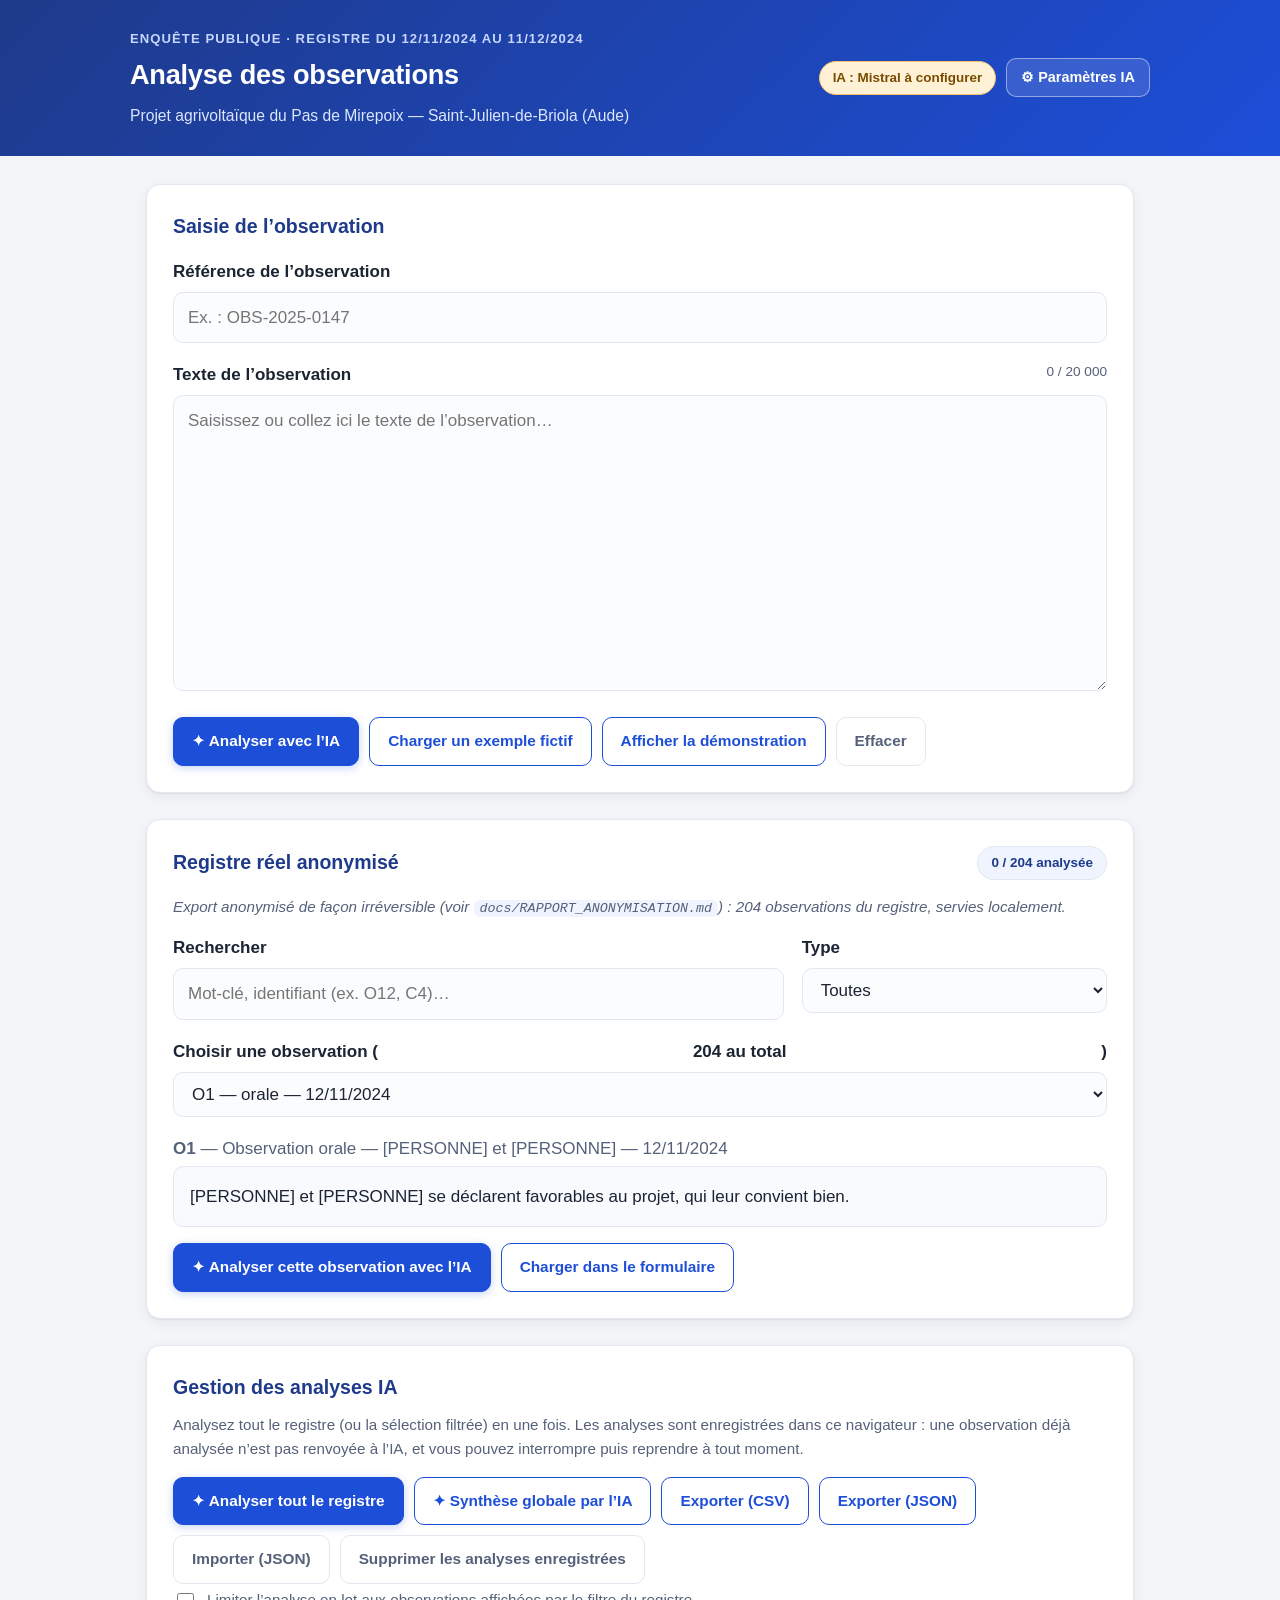
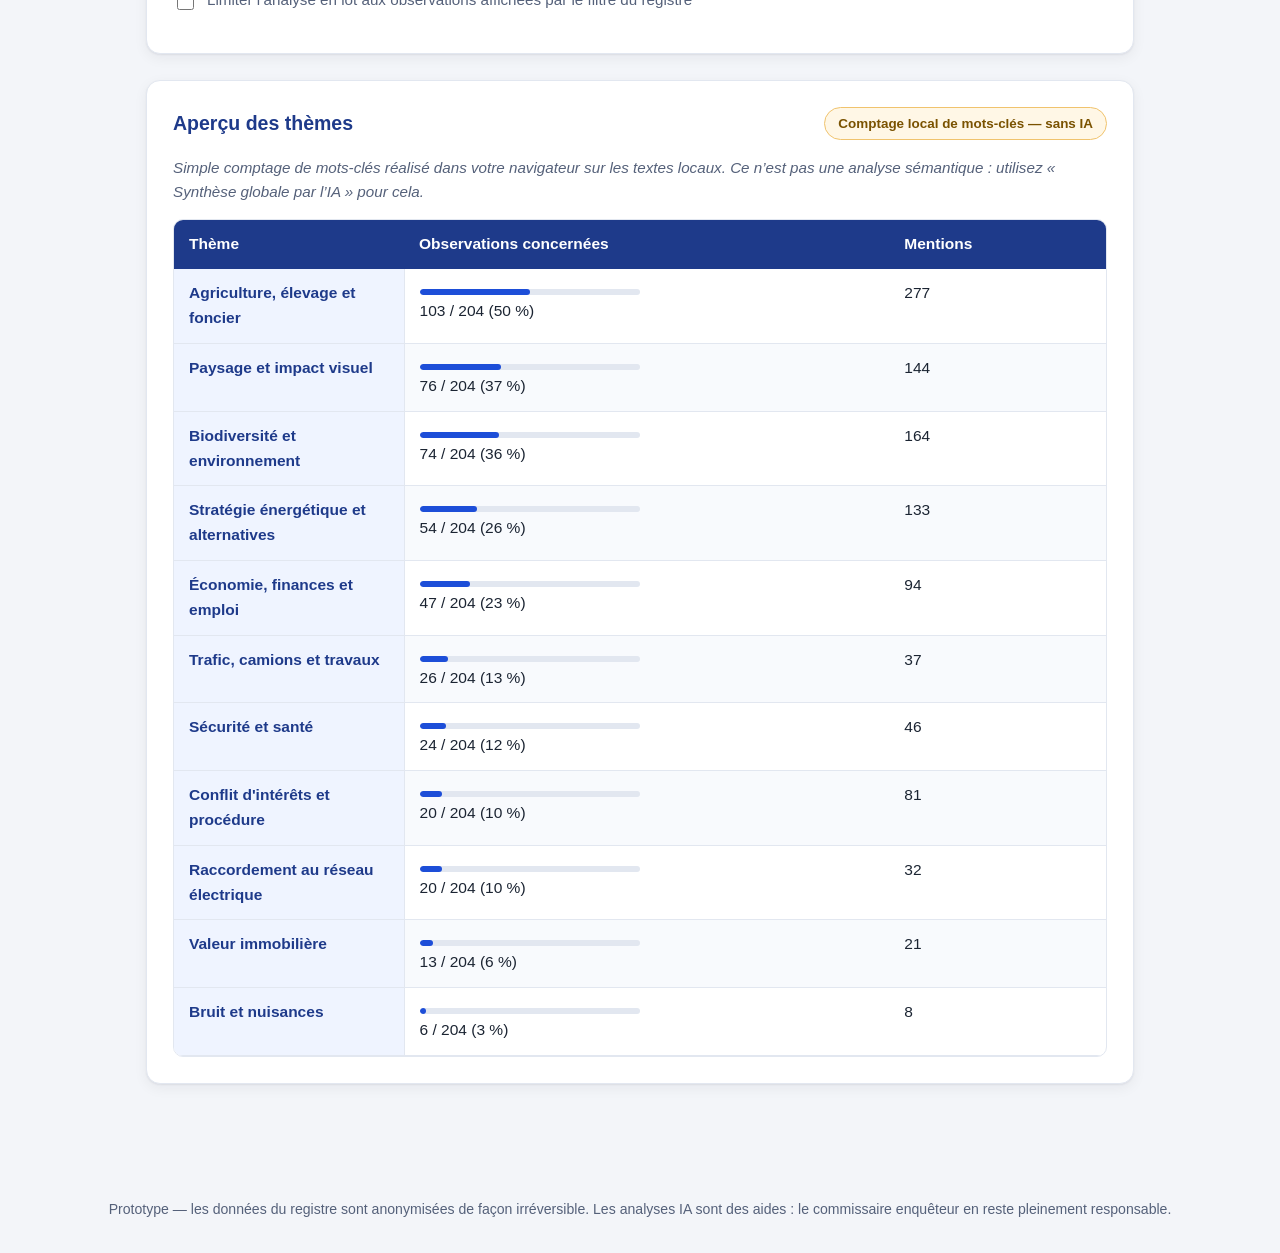
==== commit 83cca40f: "Analyse IA avec modèle local (Ollama / Open WebUI) - Choix du moteur d'IA dans « Paramètres IA » : O" ====
--- a/analyse-observations/index.html
+++ b/analyse-observations/index.html
@@ -27,10 +27,56 @@
     <!-- Paramètres IA -->
     <section class="carte" id="parametres-ia" hidden aria-labelledby="titre-parametres">
       <div class="carte-entete">
-        <h2 id="titre-parametres">Paramètres de l’analyse IA (Mistral)</h2>
+        <h2 id="titre-parametres">Paramètres de l’analyse IA</h2>
         <button type="button" class="doux petit" id="btn-fermer-parametres">Fermer</button>
       </div>
+
+      <div class="champ">
+        <label for="fournisseur">Moteur d’IA</label>
+        <select id="fournisseur">
+          <option value="ollama">Ollama — modèle local sur ce PC (gratuit, rien ne sort de l’ordinateur)</option>
+          <option value="openwebui">Open WebUI — modèles locaux via l’API d’Open WebUI</option>
+          <option value="mistral">Mistral — API en ligne (clé personnelle)</option>
+          <option value="serveur" id="option-serveur" hidden disabled>Serveur local de l’application (clé Mistral côté serveur)</option>
+        </select>
+      </div>
       <p class="note-normale" id="etat-serveur"></p>
+
+      <div id="bloc-ollama" hidden>
+        <div class="grille-2">
+          <div class="champ">
+            <label for="ollama-url">Adresse d’Ollama</label>
+            <input type="url" id="ollama-url" autocomplete="off" spellcheck="false" placeholder="http://localhost:11434">
+          </div>
+          <div class="champ">
+            <label for="ollama-modele">Modèle local</label>
+            <select id="ollama-modele"><option value="">— cliquez sur « Enregistrer et tester » —</option></select>
+          </div>
+        </div>
+        <p class="aide">Conseillé : <code>ministral-3</code> (Mistral, très bon en français). Un modèle local met 15 à 40 s par observation selon votre carte graphique.</p>
+      </div>
+
+      <div id="bloc-openwebui" hidden>
+        <div class="grille-2">
+          <div class="champ">
+            <label for="owui-url">Adresse d’Open WebUI</label>
+            <input type="url" id="owui-url" autocomplete="off" spellcheck="false" placeholder="http://localhost:3000">
+          </div>
+          <div class="champ">
+            <label for="owui-cle">Clé API Open WebUI</label>
+            <div class="champ-groupe">
+              <input type="password" id="owui-cle" autocomplete="off" spellcheck="false" placeholder="sk-… (Paramètres → Compte → Clés API)">
+              <button type="button" class="doux petit" id="btn-voir-owui-cle" aria-pressed="false">Afficher</button>
+            </div>
+          </div>
+          <div class="champ">
+            <label for="owui-modele">Modèle</label>
+            <select id="owui-modele"><option value="">— cliquez sur « Enregistrer et tester » —</option></select>
+          </div>
+        </div>
+      </div>
+
+      <div id="bloc-mistral" hidden>
       <div class="grille-2">
         <div class="champ">
           <label for="cle-api">Clé API Mistral</label>
@@ -47,6 +93,7 @@
             <option value="mistral-large-latest">mistral-large-latest (le plus précis)</option>
           </select>
         </div>
+      </div>
       </div>
       <label class="case">
         <input type="checkbox" id="memoriser-cle">
@@ -58,9 +105,9 @@
       </div>
       <p id="retour-parametres" class="retour" hidden role="status"></p>
       <p class="aide">
-        La clé reste dans votre navigateur et n’est envoyée qu’à <code>api.mistral.ai</code>, uniquement lors d’une analyse.
-        Seul le texte de l’observation (déjà anonymisé pour le registre) est transmis. Si le serveur local
-        (<code>node serveur/server.js</code>) est lancé avec <code>MISTRAL_API_KEY</code>, il est utilisé en priorité et aucune clé n’est nécessaire ici.
+        Les réglages et clés restent dans votre navigateur. Avec Ollama ou Open WebUI, les textes ne quittent pas votre PC ;
+        avec Mistral en ligne, seul le texte de l’observation (déjà anonymisé pour le registre) est envoyé à <code>api.mistral.ai</code>.
+        Pour utiliser un modèle local, lancez l’application avec <code>lancer-local.bat</code> (double-clic).
       </p>
     </section>
 
--- a/analyse-observations/styles.css
+++ b/analyse-observations/styles.css
@@ -57,6 +57,10 @@
   box-sizing: border-box;
 }
 
+[hidden] {
+  display: none !important;
+}
+
 body {
   margin: 0;
   font-family: "Inter", -apple-system, BlinkMacSystemFont, "Segoe UI", Roboto, "Helvetica Neue", Arial, sans-serif;
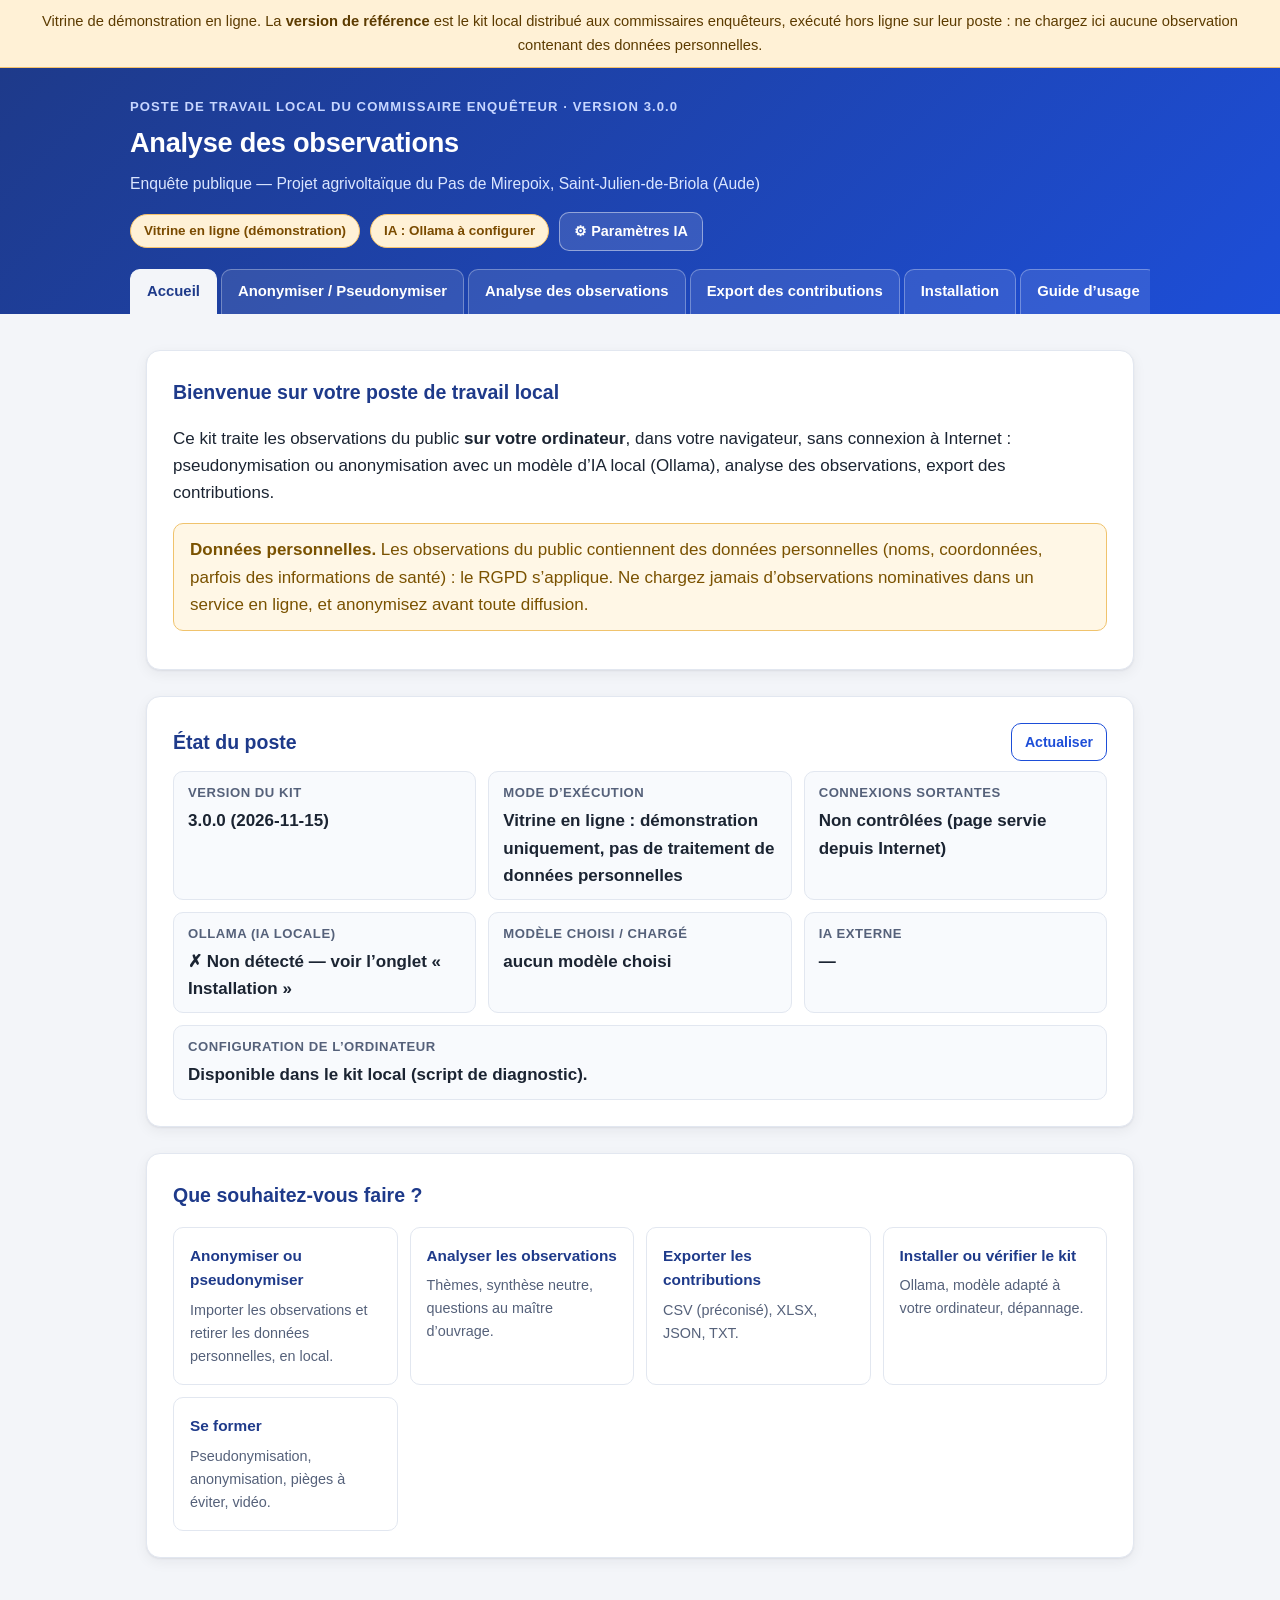
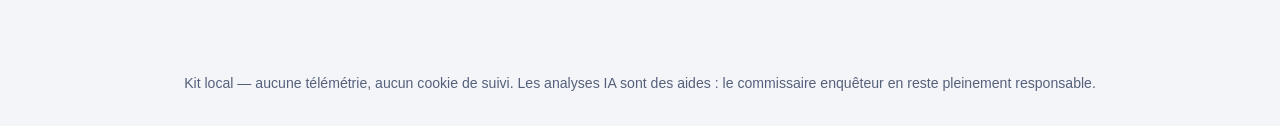
==== commit d4a805b2: "Kit autonome local v3.0.0 : anonymisation locale, onglets, export, IA externe encadrée Prompt complé" ====
--- a/analyse-observations/index.html
+++ b/analyse-observations/index.html
@@ -4,43 +4,77 @@
   <meta charset="UTF-8">
   <meta name="viewport" content="width=device-width, initial-scale=1.0">
   <meta name="color-scheme" content="light dark">
-  <title>Analyse des observations — Enquête publique « Pas de Mirepoix »</title>
+  <meta name="referrer" content="no-referrer">
+  <title>Analyse des observations — Poste de travail du commissaire enquêteur</title>
   <link rel="stylesheet" href="styles.css">
+  <link rel="stylesheet" href="styles-kit.css">
 </head>
 <body>
   <a class="lien-evitement" href="#contenu">Aller au contenu</a>
+
+  <div id="bandeau-vitrine" class="bandeau-vitrine" hidden role="note">
+    Vitrine de démonstration en ligne. La <strong>version de référence</strong> est le kit local distribué aux commissaires enquêteurs,
+    exécuté hors ligne sur leur poste : ne chargez ici aucune observation contenant des données personnelles.
+  </div>
+
   <header class="entete">
     <div class="entete-interieur">
       <div class="entete-texte">
-        <p class="sur-titre">Enquête publique · registre du 12/11/2024 au 11/12/2024</p>
+        <p class="sur-titre">Poste de travail local du commissaire enquêteur · <span id="version-kit">version —</span></p>
         <h1>Analyse des observations</h1>
-        <p class="sous-titre">Projet agrivoltaïque du Pas de Mirepoix — Saint-Julien-de-Briola (Aude)</p>
+        <p class="sous-titre">Enquête publique — Projet agrivoltaïque du Pas de Mirepoix, Saint-Julien-de-Briola (Aude)</p>
       </div>
       <div class="entete-actions">
+        <span class="badge badge-neutre" id="badge-local" role="status">Vérification…</span>
         <span class="badge badge-neutre" id="badge-ia" role="status">IA : vérification…</span>
         <button type="button" id="btn-parametres" class="bouton-entete" aria-controls="parametres-ia" aria-expanded="false">⚙ Paramètres IA</button>
       </div>
     </div>
+    <nav class="onglets" aria-label="Choix de l’usage">
+      <div class="onglets-interieur" role="tablist" id="liste-onglets">
+        <button type="button" role="tab" id="onglet-accueil" aria-controls="panneau-accueil" aria-selected="true">Accueil</button>
+        <button type="button" role="tab" id="onglet-anonymiser" aria-controls="panneau-anonymiser" aria-selected="false" tabindex="-1">Anonymiser / Pseudonymiser</button>
+        <button type="button" role="tab" id="onglet-analyse" aria-controls="panneau-analyse" aria-selected="false" tabindex="-1">Analyse des observations</button>
+        <button type="button" role="tab" id="onglet-export" aria-controls="panneau-export" aria-selected="false" tabindex="-1">Export des contributions</button>
+        <button type="button" role="tab" id="onglet-installation" aria-controls="panneau-installation" aria-selected="false" tabindex="-1">Installation</button>
+        <button type="button" role="tab" id="onglet-guide" aria-controls="panneau-guide" aria-selected="false" tabindex="-1">Guide d’usage</button>
+      </div>
+    </nav>
   </header>
 
   <main id="contenu">
-    <!-- Paramètres IA -->
+    <!-- ===================== Paramètres IA (communs) ===================== -->
     <section class="carte" id="parametres-ia" hidden aria-labelledby="titre-parametres">
       <div class="carte-entete">
-        <h2 id="titre-parametres">Paramètres de l’analyse IA</h2>
+        <h2 id="titre-parametres">Paramètres de l’IA</h2>
         <button type="button" class="doux petit" id="btn-fermer-parametres">Fermer</button>
       </div>
-
       <div class="champ">
-        <label for="fournisseur">Moteur d’IA</label>
+        <label for="fournisseur">Moteur d’IA pour l’analyse des observations</label>
         <select id="fournisseur">
-          <option value="ollama">Ollama — modèle local sur ce PC (gratuit, rien ne sort de l’ordinateur)</option>
-          <option value="openwebui">Open WebUI — modèles locaux via l’API d’Open WebUI</option>
-          <option value="mistral">Mistral — API en ligne (clé personnelle)</option>
+          <optgroup label="Sur ce poste (recommandé — rien ne sort de l’ordinateur)">
+            <option value="ollama">Ollama — modèle local</option>
+            <option value="openwebui">Open WebUI — modèles locaux via son API</option>
+          </optgroup>
+          <optgroup label="IA externe (données anonymisées et validées uniquement)">
+            <option value="mistral">Mistral — API (clé personnelle)</option>
+            <option value="openai">API compatible OpenAI (OpenAI ou service au même format)</option>
+            <option value="anthropic">Anthropic — API Claude</option>
+            <option value="abonnement">Abonnement sans API (Le Chat, ChatGPT, Claude…) — copier-coller</option>
+          </optgroup>
           <option value="serveur" id="option-serveur" hidden disabled>Serveur local de l’application (clé Mistral côté serveur)</option>
         </select>
       </div>
       <p class="note-normale" id="etat-serveur"></p>
+      <p class="aide">L’anonymisation et la pseudonymisation utilisent <strong>toujours</strong> Ollama sur ce poste, quel que soit ce choix.</p>
+
+      <div id="bloc-autorisation-externe" class="encadre-alerte" hidden>
+        <p id="etat-autorisation-externe"></p>
+        <div class="boutons">
+          <button type="button" id="btn-autoriser-externe" class="danger">Autoriser l’IA externe sur ce poste…</button>
+          <button type="button" id="btn-retirer-externe" class="doux" hidden>Désactiver l’IA externe</button>
+        </div>
+      </div>
 
       <div id="bloc-ollama" hidden>
         <div class="grille-2">
@@ -53,7 +87,7 @@
             <select id="ollama-modele"><option value="">— cliquez sur « Enregistrer et tester » —</option></select>
           </div>
         </div>
-        <p class="aide">Conseillé : <code>ministral-3</code> (Mistral, très bon en français). Un modèle local met 15 à 40 s par observation selon votre carte graphique.</p>
+        <p class="aide">Le modèle conseillé dépend de votre ordinateur : voir l’onglet « Installation » (diagnostic).</p>
       </div>
 
       <div id="bloc-openwebui" hidden>
@@ -65,7 +99,7 @@
           <div class="champ">
             <label for="owui-cle">Clé API Open WebUI</label>
             <div class="champ-groupe">
-              <input type="password" id="owui-cle" autocomplete="off" spellcheck="false" placeholder="sk-… (Paramètres → Compte → Clés API)">
+              <input type="password" id="owui-cle" autocomplete="off" spellcheck="false" placeholder="Paramètres → Compte → Clés API">
               <button type="button" class="doux petit" id="btn-voir-owui-cle" aria-pressed="false">Afficher</button>
             </div>
           </div>
@@ -74,221 +108,524 @@
             <select id="owui-modele"><option value="">— cliquez sur « Enregistrer et tester » —</option></select>
           </div>
         </div>
+        <p class="aide">Attention : Open WebUI peut être relié à des services en ligne. Utilisez-y uniquement des modèles Ollama locaux.</p>
       </div>
 
       <div id="bloc-mistral" hidden>
-      <div class="grille-2">
-        <div class="champ">
-          <label for="cle-api">Clé API Mistral</label>
-          <div class="champ-groupe">
-            <input type="password" id="cle-api" autocomplete="off" spellcheck="false" placeholder="Collez votre clé (console.mistral.ai → API Keys)">
-            <button type="button" class="doux petit" id="btn-voir-cle" aria-pressed="false">Afficher</button>
-          </div>
-        </div>
-        <div class="champ">
-          <label for="modele">Modèle</label>
-          <select id="modele">
-            <option value="mistral-small-latest">mistral-small-latest (rapide, économique)</option>
-            <option value="mistral-medium-latest">mistral-medium-latest (équilibré)</option>
-            <option value="mistral-large-latest">mistral-large-latest (le plus précis)</option>
-          </select>
-        </div>
-      </div>
-      </div>
+        <div class="grille-2">
+          <div class="champ">
+            <label for="cle-api">Clé API Mistral</label>
+            <div class="champ-groupe">
+              <input type="password" id="cle-api" autocomplete="off" spellcheck="false" placeholder="console.mistral.ai → API Keys">
+              <button type="button" class="doux petit" id="btn-voir-cle" aria-pressed="false">Afficher</button>
+            </div>
+          </div>
+          <div class="champ">
+            <label for="modele">Modèle</label>
+            <select id="modele">
+              <option value="mistral-small-latest">mistral-small-latest (rapide, économique)</option>
+              <option value="mistral-medium-latest">mistral-medium-latest (équilibré)</option>
+              <option value="mistral-large-latest">mistral-large-latest (le plus précis)</option>
+            </select>
+          </div>
+        </div>
+      </div>
+
+      <div id="bloc-openai" hidden>
+        <div class="grille-2">
+          <div class="champ">
+            <label for="openai-url">URL de base de l’API</label>
+            <input type="url" id="openai-url" autocomplete="off" spellcheck="false" placeholder="https://api.openai.com/v1">
+          </div>
+          <div class="champ">
+            <label for="openai-cle">Clé API</label>
+            <div class="champ-groupe">
+              <input type="password" id="openai-cle" autocomplete="off" spellcheck="false">
+              <button type="button" class="doux petit" id="btn-voir-openai-cle" aria-pressed="false">Afficher</button>
+            </div>
+          </div>
+          <div class="champ">
+            <label for="openai-modele">Modèle</label>
+            <select id="openai-modele"><option value="">— cliquez sur « Enregistrer et tester » —</option></select>
+          </div>
+        </div>
+      </div>
+
+      <div id="bloc-anthropic" hidden>
+        <div class="grille-2">
+          <div class="champ">
+            <label for="anthropic-cle">Clé API Anthropic</label>
+            <div class="champ-groupe">
+              <input type="password" id="anthropic-cle" autocomplete="off" spellcheck="false" placeholder="console.anthropic.com">
+              <button type="button" class="doux petit" id="btn-voir-anthropic-cle" aria-pressed="false">Afficher</button>
+            </div>
+          </div>
+          <div class="champ">
+            <label for="anthropic-modele">Modèle</label>
+            <select id="anthropic-modele"><option value="">— cliquez sur « Enregistrer et tester » —</option></select>
+          </div>
+        </div>
+      </div>
+
+      <div id="bloc-abonnement" hidden>
+        <p class="note-normale">
+          Aucun réglage : lors d’une analyse, une fenêtre affiche le texte à copier dans votre service (Le Chat, ChatGPT, Claude…),
+          puis vous collez la réponse. L’analyse en lot regroupe 8 observations par envoi.
+        </p>
+      </div>
+
       <label class="case">
         <input type="checkbox" id="memoriser-cle">
-        Mémoriser la clé sur cet appareil (sinon elle est oubliée à la fermeture de l’onglet)
+        Mémoriser la clé sur ce navigateur (sinon elle est oubliée à la fermeture de l’onglet). Les clés ne sont jamais écrites dans le dossier du kit.
       </label>
       <div class="boutons">
         <button type="button" id="btn-enregistrer-cle" class="principal">Enregistrer et tester</button>
         <button type="button" id="btn-oublier-cle" class="doux">Oublier la clé</button>
       </div>
       <p id="retour-parametres" class="retour" hidden role="status"></p>
-      <p class="aide">
-        Les réglages et clés restent dans votre navigateur. Avec Ollama ou Open WebUI, les textes ne quittent pas votre PC ;
-        avec Mistral en ligne, seul le texte de l’observation (déjà anonymisé pour le registre) est envoyé à <code>api.mistral.ai</code>.
-        Pour utiliser un modèle local, lancez l’application avec <code>lancer-local.bat</code> (double-clic).
-      </p>
     </section>
 
-    <!-- Saisie -->
-    <section class="carte" aria-labelledby="titre-saisie">
-      <h2 id="titre-saisie">Saisie de l’observation</h2>
-
-      <div class="champ">
-        <label for="reference">Référence de l’observation</label>
-        <input type="text" id="reference" name="reference" placeholder="Ex. : OBS-2025-0147" autocomplete="off">
-      </div>
-
-      <div class="champ">
-        <label for="texte">Texte de l’observation <span class="compteur" id="compteur-texte">0 / 20 000</span></label>
-        <textarea id="texte" name="texte" rows="10" maxlength="20000" placeholder="Saisissez ou collez ici le texte de l’observation…"></textarea>
-        <p id="avertissement-modification" class="avertissement" hidden>
-          Le texte a été modifié : le tableau préparé correspond à l’exemple fictif, pas à ce nouveau texte.
-          Utilisez « Analyser avec l’IA » pour obtenir une analyse de ce texte.
+    <!-- ============================ ACCUEIL ============================ -->
+    <section id="panneau-accueil" role="tabpanel" aria-labelledby="onglet-accueil" class="panneau">
+      <section class="carte" aria-labelledby="titre-accueil">
+        <h2 id="titre-accueil">Bienvenue sur votre poste de travail local</h2>
+        <p>
+          Ce kit traite les observations du public <strong>sur votre ordinateur</strong>, dans votre navigateur, sans connexion à Internet :
+          pseudonymisation ou anonymisation avec un modèle d’IA local (Ollama), analyse des observations, export des contributions.
         </p>
-      </div>
-
-      <div class="boutons">
-        <button type="button" id="btn-ia" class="principal">✦ Analyser avec l’IA</button>
-        <button type="button" id="btn-exemple">Charger un exemple fictif</button>
-        <button type="button" id="btn-demo">Afficher la démonstration</button>
-        <button type="button" id="btn-effacer" class="doux">Effacer</button>
-      </div>
+        <div class="encadre-alerte" role="note">
+          <strong>Données personnelles.</strong> Les observations du public contiennent des données personnelles (noms, coordonnées,
+          parfois des informations de santé) : le RGPD s’applique. Ne chargez jamais d’observations nominatives dans un service en ligne,
+          et anonymisez avant toute diffusion.
+        </div>
+      </section>
+
+      <section class="carte" aria-labelledby="titre-etat">
+        <div class="carte-entete">
+          <h2 id="titre-etat">État du poste</h2>
+          <button type="button" class="petit" id="btn-actualiser-etat">Actualiser</button>
+        </div>
+        <dl class="grille-etat">
+          <div><dt>Version du kit</dt><dd id="etat-version">—</dd></div>
+          <div><dt>Mode d’exécution</dt><dd id="etat-mode">—</dd></div>
+          <div><dt>Connexions sortantes</dt><dd id="etat-horsligne">—</dd></div>
+          <div><dt>Ollama (IA locale)</dt><dd id="etat-ollama">—</dd></div>
+          <div><dt>Modèle choisi / chargé</dt><dd id="etat-modele">—</dd></div>
+          <div><dt>IA externe</dt><dd id="etat-externe">—</dd></div>
+          <div class="large"><dt>Configuration de l’ordinateur</dt><dd id="etat-config">—</dd></div>
+        </dl>
+      </section>
+
+      <section class="carte" aria-labelledby="titre-usages">
+        <h2 id="titre-usages">Que souhaitez-vous faire ?</h2>
+        <div class="grille-usages">
+          <button type="button" class="carte-usage" data-aller="anonymiser"><strong>Anonymiser ou pseudonymiser</strong><span>Importer les observations et retirer les données personnelles, en local.</span></button>
+          <button type="button" class="carte-usage" data-aller="analyse"><strong>Analyser les observations</strong><span>Thèmes, synthèse neutre, questions au maître d’ouvrage.</span></button>
+          <button type="button" class="carte-usage" data-aller="export"><strong>Exporter les contributions</strong><span>CSV (préconisé), XLSX, JSON, TXT.</span></button>
+          <button type="button" class="carte-usage" data-aller="installation"><strong>Installer ou vérifier le kit</strong><span>Ollama, modèle adapté à votre ordinateur, dépannage.</span></button>
+          <button type="button" class="carte-usage" data-aller="guide"><strong>Se former</strong><span>Pseudonymisation, anonymisation, pièges à éviter, vidéo.</span></button>
+        </div>
+      </section>
     </section>
 
-    <section id="message" class="carte message" hidden role="alert"></section>
-
-    <!-- Résultat -->
-    <section id="resultats" class="carte" hidden aria-labelledby="titre-resultats">
-      <div class="carte-entete">
-        <h2 id="titre-resultats">Résultat</h2>
-        <span id="bandeau-resultats" class="badge"></span>
-      </div>
-      <p class="note" id="note-resultats"></p>
-      <div class="tableau-conteneur">
-        <table>
-          <thead>
-            <tr>
-              <th scope="col">Rubrique</th>
-              <th scope="col">Contenu</th>
-            </tr>
-          </thead>
-          <tbody id="corps-tableau"></tbody>
-        </table>
-      </div>
-      <div class="boutons" id="actions-resultat">
-        <button type="button" id="btn-copier" class="petit">Copier le tableau</button>
-        <button type="button" id="btn-export-un" class="petit">Télécharger (CSV)</button>
-        <button type="button" id="btn-relancer" class="petit doux">Relancer l’analyse IA</button>
-      </div>
+    <!-- ===================== ANONYMISER / PSEUDONYMISER ===================== -->
+    <section id="panneau-anonymiser" role="tabpanel" aria-labelledby="onglet-anonymiser" class="panneau" hidden>
+      <section class="carte" aria-labelledby="titre-mode">
+        <div class="carte-entete">
+          <h2 id="titre-mode">1. Choisir le traitement</h2>
+          <span class="badge badge-neutre-clair" id="indicateur-local" role="status">Vérification du mode local…</span>
+        </div>
+        <fieldset class="choix-mode">
+          <legend class="visuellement-cache">Mode de traitement</legend>
+          <label class="carte-choix">
+            <input type="radio" name="mode-traitement" value="pseudonymisation" checked>
+            <span>
+              <strong>Pseudonymisation</strong> — noms, courriels, téléphones et adresses remplacés par des pseudonymes stables
+              (<code>[PSEUDO-01]</code>…). Pour l’analyse interne et l’aide à la rédaction du rapport.
+            </span>
+          </label>
+          <label class="carte-choix">
+            <input type="radio" name="mode-traitement" value="anonymisation">
+            <span>
+              <strong>Anonymisation irréversible</strong> — identifiants directs supprimés et quasi-identifiants (fonction, parcelle,
+              date précise, lieu, âge, santé…) généralisés, sans retour possible. Pour la diffusion, l’archivage, le partage.
+            </span>
+          </label>
+        </fieldset>
+        <p class="avertissement-rgpd" id="avertissement-mode" role="note"></p>
+
+        <div id="options-pseudo">
+          <label class="case">
+            <input type="checkbox" id="conserver-table">
+            Conserver un tableau de correspondance <strong>chiffré</strong> (permet de réidentifier si nécessaire — désactivé par défaut)
+          </label>
+          <div id="bloc-phrase" class="grille-2" hidden>
+            <div class="champ">
+              <label for="phrase-passe">Phrase de passe (12 caractères minimum)</label>
+              <input type="password" id="phrase-passe" autocomplete="new-password">
+            </div>
+            <div class="champ">
+              <label for="phrase-passe-2">Confirmer la phrase de passe</label>
+              <input type="password" id="phrase-passe-2" autocomplete="new-password">
+            </div>
+            <p class="aide large">La phrase de passe n’est enregistrée nulle part : si vous la perdez, le tableau est inutilisable.</p>
+          </div>
+        </div>
+        <div id="options-anon" hidden>
+          <label class="case">
+            <input type="checkbox" id="generaliser-date-depot" checked>
+            Généraliser aussi la date de dépôt des observations (mois et année)
+          </label>
+        </div>
+      </section>
+
+      <section class="carte" aria-labelledby="titre-import">
+        <h2 id="titre-import">2. Importer les observations</h2>
+        <p class="note-normale">Formats acceptés : CSV (colonnes référence ; date ; auteur ; objet ; texte), JSON, TXT (une observation par paragraphe). Le fichier reste sur votre poste.</p>
+        <div class="boutons">
+          <button type="button" id="btn-importer">Choisir un fichier…</button>
+          <input type="file" id="fichier-observations" accept=".csv,.json,.txt,text/csv,application/json,text/plain" hidden>
+          <button type="button" id="btn-exemple-fictif" class="doux">Charger le jeu d’exemple fictif</button>
+        </div>
+        <p id="resume-import" class="retour" hidden role="status"></p>
+        <div class="tableau-conteneur" id="apercu-import" hidden>
+          <table>
+            <thead><tr><th scope="col">Référence</th><th scope="col">Date</th><th scope="col">Objet</th><th scope="col">Début du texte</th></tr></thead>
+            <tbody id="corps-apercu"></tbody>
+          </table>
+        </div>
+      </section>
+
+      <section class="carte" aria-labelledby="titre-traitement">
+        <h2 id="titre-traitement">3. Traiter par lots</h2>
+        <div class="grille-2">
+          <div class="champ">
+            <label for="moteur-anon">Moteur local</label>
+            <input type="text" id="moteur-anon" readonly>
+          </div>
+          <div class="champ">
+            <label for="taille-lot">Taille des lots</label>
+            <select id="taille-lot">
+              <option value="10">10 observations</option>
+              <option value="15" selected>15 observations</option>
+              <option value="20">20 observations</option>
+            </select>
+          </div>
+        </div>
+        <div class="boutons">
+          <button type="button" id="btn-traiter" class="principal">Lancer le traitement</button>
+          <button type="button" id="btn-traiter-stop" class="danger" hidden>■ Interrompre</button>
+        </div>
+        <div id="progression-anon" class="progression" hidden>
+          <div class="progression-barre"><div id="remplissage-anon" class="remplissage"></div></div>
+          <p id="texte-progression-anon" role="status"></p>
+        </div>
+        <details class="journal">
+          <summary>Journal local du traitement</summary>
+          <pre id="journal-anon" aria-live="off"></pre>
+          <div class="boutons"><button type="button" class="petit doux" id="btn-purger-journal">Purger le journal</button></div>
+        </details>
+      </section>
+
+      <section class="carte" aria-labelledby="titre-rapport" id="section-rapport" hidden>
+        <h2 id="titre-rapport">4. Rapport et relecture humaine</h2>
+        <div id="rapport-anon" class="rapport"></div>
+        <div class="boutons">
+          <button type="button" class="petit" id="btn-rapport-json">Télécharger le rapport (JSON)</button>
+          <button type="button" class="petit" id="btn-rapport-txt">Télécharger le rapport (TXT)</button>
+          <button type="button" class="petit" id="btn-sondage">Contrôle par sondage (5 au hasard)</button>
+        </div>
+        <div class="grille-filtres">
+          <div class="champ">
+            <label for="filtre-relecture">Afficher</label>
+            <select id="filtre-relecture">
+              <option value="a_verifier">À vérifier (cas douteux)</option>
+              <option value="traitee">Traitées, non encore validées</option>
+              <option value="validee">Validées</option>
+              <option value="sondage">Échantillon du contrôle par sondage</option>
+              <option value="toutes">Toutes</option>
+            </select>
+          </div>
+        </div>
+        <div id="liste-relecture" class="liste-relecture"></div>
+        <div class="boutons">
+          <button type="button" id="btn-valider-tout">Valider toutes les observations traitées sans résidu…</button>
+        </div>
+      </section>
+
+      <section class="carte" aria-labelledby="titre-outils">
+        <h2 id="titre-outils">5. Outils et clôture</h2>
+        <div class="boutons">
+          <button type="button" id="btn-reidentifier">Réidentifier un texte pseudonymisé…</button>
+          <button type="button" id="btn-detruire-table" class="danger">Détruire le tableau de correspondance…</button>
+          <button type="button" id="btn-purger-dossier" class="danger">Purger le dossier de travail…</button>
+        </div>
+        <details class="liste-controle">
+          <summary>Liste de contrôle avant diffusion d’un fichier anonymisé</summary>
+          <ul>
+            <li><label><input type="checkbox"> Toutes les observations sont au statut « validée ».</label></li>
+            <li><label><input type="checkbox"> Les cas douteux ont été relus un par un.</label></li>
+            <li><label><input type="checkbox"> Un contrôle par sondage a été fait sur au moins 5 observations.</label></li>
+            <li><label><input type="checkbox"> Aucun recoupement possible : profession + commune + date, nom d’exploitation, parcelle…</label></li>
+            <li><label><input type="checkbox"> Le fichier exporté ne contient pas la colonne « auteur » nominative.</label></li>
+            <li><label><input type="checkbox"> L’original nominatif est conservé dans un espace sécurisé, hors du fichier diffusé.</label></li>
+            <li><label><input type="checkbox"> Une seconde personne a relu le fichier avant diffusion (si possible).</label></li>
+          </ul>
+        </details>
+      </section>
     </section>
 
-    <!-- Registre -->
-    <section class="carte" aria-labelledby="titre-registre">
-      <div class="carte-entete">
-        <h2 id="titre-registre">Registre réel anonymisé</h2>
-        <span class="badge badge-neutre-clair" id="badge-avancement">0 analysée</span>
-      </div>
-      <p class="note">Export anonymisé de façon irréversible (voir <code>docs/RAPPORT_ANONYMISATION.md</code>) : <span id="nb-observations-texte">204</span> observations du registre, servies localement.</p>
-
-      <div class="grille-filtres">
+    <!-- ===================== ANALYSE DES OBSERVATIONS ===================== -->
+    <section id="panneau-analyse" role="tabpanel" aria-labelledby="onglet-analyse" class="panneau" hidden>
+      <section class="carte" aria-labelledby="titre-saisie">
+        <h2 id="titre-saisie">Saisie d’une observation</h2>
         <div class="champ">
-          <label for="filtre-registre">Rechercher</label>
-          <input type="search" id="filtre-registre" placeholder="Mot-clé, identifiant (ex. O12, C4)…" autocomplete="off">
+          <label for="reference">Référence de l’observation</label>
+          <input type="text" id="reference" name="reference" placeholder="Ex. : OBS-2025-0147" autocomplete="off">
         </div>
         <div class="champ">
-          <label for="filtre-type">Type</label>
-          <select id="filtre-type">
-            <option value="">Toutes</option>
-            <option value="orale">Observations orales</option>
-            <option value="ecrite">Contributions écrites</option>
-            <option value="analysee">Déjà analysées par l’IA</option>
-            <option value="non-analysee">Pas encore analysées</option>
+          <label for="texte">Texte de l’observation <span class="compteur" id="compteur-texte">0 / 20 000</span></label>
+          <textarea id="texte" name="texte" rows="9" maxlength="20000" placeholder="Saisissez ou collez ici le texte de l’observation…"></textarea>
+          <p id="avertissement-modification" class="avertissement" hidden>
+            Le texte a été modifié : le tableau préparé correspond à l’exemple fictif, pas à ce nouveau texte.
+            Utilisez « Analyser avec l’IA » pour obtenir une analyse de ce texte.
+          </p>
+        </div>
+        <div class="boutons">
+          <button type="button" id="btn-ia" class="principal">✦ Analyser avec l’IA</button>
+          <button type="button" id="btn-exemple">Charger un exemple fictif</button>
+          <button type="button" id="btn-demo">Afficher la démonstration</button>
+          <button type="button" id="btn-effacer" class="doux">Effacer</button>
+        </div>
+      </section>
+
+      <section id="message" class="carte message" hidden role="alert"></section>
+
+      <section id="resultats" class="carte" hidden aria-labelledby="titre-resultats">
+        <div class="carte-entete">
+          <h2 id="titre-resultats">Résultat</h2>
+          <span id="bandeau-resultats" class="badge"></span>
+        </div>
+        <p class="note" id="note-resultats"></p>
+        <div class="tableau-conteneur">
+          <table>
+            <thead><tr><th scope="col">Rubrique</th><th scope="col">Contenu</th></tr></thead>
+            <tbody id="corps-tableau"></tbody>
+          </table>
+        </div>
+        <div class="boutons" id="actions-resultat">
+          <button type="button" id="btn-copier" class="petit">Copier le tableau</button>
+          <button type="button" id="btn-export-un" class="petit">Télécharger (CSV)</button>
+          <button type="button" id="btn-relancer" class="petit doux">Relancer l’analyse IA</button>
+        </div>
+      </section>
+
+      <section class="carte" aria-labelledby="titre-registre">
+        <div class="carte-entete">
+          <h2 id="titre-registre">Registre réel anonymisé (démonstration)</h2>
+          <span class="badge badge-neutre-clair" id="badge-avancement">0 analysée</span>
+        </div>
+        <div class="champ">
+          <label for="source-analyse">Observations à analyser</label>
+          <select id="source-analyse">
+            <option value="registre">Registre de démonstration (204 observations, déjà anonymisées)</option>
+            <option value="dossier">Mon dossier importé (version pseudonymisée ou anonymisée)</option>
           </select>
         </div>
-      </div>
-
-      <div class="champ">
-        <label for="liste-observations">Choisir une observation (<span id="nb-observations"></span>)</label>
-        <select id="liste-observations"></select>
-      </div>
-      <div id="detail-observation" hidden>
-        <p class="meta-observation"><strong id="detail-id"></strong> <span id="detail-meta"></span></p>
-        <p id="detail-objet" class="objet-observation"></p>
-        <div id="detail-texte" class="texte-observation"></div>
-        <div class="boutons">
-          <button type="button" id="btn-analyser-observation" class="principal">✦ Analyser cette observation avec l’IA</button>
-          <button type="button" id="btn-voir-analyse" hidden>Voir l’analyse enregistrée</button>
-          <button type="button" id="btn-charger-observation">Charger dans le formulaire</button>
-        </div>
-      </div>
+        <p class="note" id="note-source">Export anonymisé de façon irréversible (voir docs/RAPPORT_ANONYMISATION.md) : <span id="nb-observations-texte">204</span> observations du registre, servies localement.</p>
+        <div class="grille-filtres">
+          <div class="champ">
+            <label for="filtre-registre">Rechercher</label>
+            <input type="search" id="filtre-registre" placeholder="Mot-clé, identifiant (ex. O12, C4)…" autocomplete="off">
+          </div>
+          <div class="champ">
+            <label for="filtre-type">Type</label>
+            <select id="filtre-type">
+              <option value="">Toutes</option>
+              <option value="orale">Observations orales</option>
+              <option value="ecrite">Contributions écrites</option>
+              <option value="analysee">Déjà analysées par l’IA</option>
+              <option value="non-analysee">Pas encore analysées</option>
+            </select>
+          </div>
+        </div>
+        <div class="champ">
+          <label for="liste-observations">Choisir une observation (<span id="nb-observations"></span>)</label>
+          <select id="liste-observations"></select>
+        </div>
+        <div id="detail-observation" hidden>
+          <p class="meta-observation"><strong id="detail-id"></strong> <span id="detail-meta"></span></p>
+          <p id="detail-objet" class="objet-observation"></p>
+          <div id="detail-texte" class="texte-observation"></div>
+          <div class="boutons">
+            <button type="button" id="btn-analyser-observation" class="principal">✦ Analyser cette observation avec l’IA</button>
+            <button type="button" id="btn-voir-analyse" hidden>Voir l’analyse enregistrée</button>
+            <button type="button" id="btn-charger-observation">Charger dans le formulaire</button>
+          </div>
+        </div>
+      </section>
+
+      <section class="carte" aria-labelledby="titre-lot">
+        <h2 id="titre-lot">Analyses IA en lot</h2>
+        <p class="note-normale">Les analyses sont enregistrées sur ce poste : une observation déjà analysée n’est pas renvoyée à l’IA ; vous pouvez interrompre puis reprendre.</p>
+        <div class="boutons">
+          <button type="button" id="btn-lot" class="principal">✦ Analyser les observations restantes</button>
+          <button type="button" id="btn-lot-stop" class="danger" hidden>■ Interrompre</button>
+          <button type="button" id="btn-synthese">✦ Synthèse globale par l’IA</button>
+          <button type="button" id="btn-export-csv">Exporter (CSV)</button>
+          <button type="button" id="btn-export-json">Exporter (JSON)</button>
+          <button type="button" id="btn-import-json" class="doux">Importer (JSON)</button>
+          <input type="file" id="fichier-import" accept="application/json,.json" hidden>
+          <button type="button" id="btn-vider" class="doux">Supprimer les analyses enregistrées</button>
+        </div>
+        <label class="case">
+          <input type="checkbox" id="lot-filtre">
+          Limiter l’analyse en lot aux observations affichées par le filtre
+        </label>
+        <div id="progression" class="progression" hidden>
+          <div class="progression-barre"><div id="progression-remplissage" class="remplissage"></div></div>
+          <p id="progression-texte" role="status"></p>
+        </div>
+        <div id="synthese-globale" class="synthese" hidden>
+          <div class="carte-entete">
+            <h3>Synthèse globale</h3>
+            <span class="badge badge-ia">IA — à vérifier par le commissaire enquêteur</span>
+          </div>
+          <div id="synthese-contenu"></div>
+          <div class="boutons"><button type="button" id="btn-copier-synthese" class="petit">Copier la synthèse</button></div>
+        </div>
+        <div class="tableau-conteneur" id="conteneur-lot" hidden>
+          <table class="tableau-lot">
+            <thead><tr><th scope="col">Réf.</th><th scope="col">Thèmes</th><th scope="col">Synthèse neutre</th><th scope="col"><span class="visuellement-cache">Action</span></th></tr></thead>
+            <tbody id="corps-lot"></tbody>
+          </table>
+        </div>
+      </section>
+
+      <section class="carte" aria-labelledby="titre-themes">
+        <div class="carte-entete">
+          <h2 id="titre-themes">Aperçu des thèmes</h2>
+          <span class="badge badge-demo">Comptage local de mots-clés — sans IA</span>
+        </div>
+        <p class="note">Simple comptage de mots-clés dans votre navigateur. Pour une analyse sémantique, utilisez « Synthèse globale par l’IA ».</p>
+        <div class="tableau-conteneur">
+          <table>
+            <thead><tr><th scope="col">Thème</th><th scope="col">Observations concernées</th><th scope="col">Mentions</th></tr></thead>
+            <tbody id="corps-themes"></tbody>
+          </table>
+        </div>
+      </section>
     </section>
 
-    <!-- Analyse en lot -->
-    <section class="carte" aria-labelledby="titre-lot">
-      <div class="carte-entete">
-        <h2 id="titre-lot">Gestion des analyses IA</h2>
-      </div>
-      <p class="note-normale">
-        Analysez tout le registre (ou la sélection filtrée) en une fois. Les analyses sont enregistrées dans ce navigateur :
-        une observation déjà analysée n’est pas renvoyée à l’IA, et vous pouvez interrompre puis reprendre à tout moment.
-      </p>
-      <div class="boutons">
-        <button type="button" id="btn-lot" class="principal">✦ Analyser les observations restantes</button>
-        <button type="button" id="btn-lot-stop" class="danger" hidden>■ Interrompre</button>
-        <button type="button" id="btn-synthese">✦ Synthèse globale par l’IA</button>
-        <button type="button" id="btn-export-csv">Exporter (CSV)</button>
-        <button type="button" id="btn-export-json">Exporter (JSON)</button>
-        <button type="button" id="btn-import-json" class="doux">Importer (JSON)</button>
-        <input type="file" id="fichier-import" accept="application/json,.json" hidden>
-        <button type="button" id="btn-vider" class="doux">Supprimer les analyses enregistrées</button>
-      </div>
-      <label class="case">
-        <input type="checkbox" id="lot-filtre">
-        Limiter l’analyse en lot aux observations affichées par le filtre du registre
-      </label>
-
-      <div id="progression" class="progression" hidden>
-        <div class="progression-barre"><div id="progression-remplissage"></div></div>
-        <p id="progression-texte" role="status"></p>
-      </div>
-
-      <div id="synthese-globale" class="synthese" hidden>
-        <div class="carte-entete">
-          <h3>Synthèse globale</h3>
-          <span class="badge badge-ia">IA — à vérifier par le commissaire enquêteur</span>
-        </div>
-        <div id="synthese-contenu"></div>
-        <div class="boutons">
-          <button type="button" id="btn-copier-synthese" class="petit">Copier la synthèse</button>
-        </div>
-      </div>
-
-      <div class="tableau-conteneur" id="conteneur-lot" hidden>
-        <table class="tableau-lot">
-          <thead>
-            <tr>
-              <th scope="col">Réf.</th>
-              <th scope="col">Thèmes</th>
-              <th scope="col">Synthèse neutre</th>
-              <th scope="col"><span class="visuellement-cache">Action</span></th>
-            </tr>
-          </thead>
-          <tbody id="corps-lot"></tbody>
-        </table>
-      </div>
+    <!-- ===================== EXPORT DES CONTRIBUTIONS ===================== -->
+    <section id="panneau-export" role="tabpanel" aria-labelledby="onglet-export" class="panneau" hidden>
+      <section class="carte" aria-labelledby="titre-export">
+        <h2 id="titre-export">Export des contributions</h2>
+        <p class="encadre-conseil" role="note"><strong>Le format CSV est le plus préconisé : il est pérenne, lisible par tous les tableurs, sans mise en forme parasite, et adapté à l'archivage et aux traitements ultérieurs.</strong></p>
+        <div class="grille-2">
+          <div class="champ">
+            <label for="export-source">Contenu à exporter</label>
+            <select id="export-source">
+              <option value="dossier-traite">Mon dossier — version traitée (pseudonymisée ou anonymisée)</option>
+              <option value="registre">Registre de démonstration (anonymisé)</option>
+              <option value="analyses-registre">Analyses IA — registre de démonstration</option>
+              <option value="analyses-dossier">Analyses IA — mon dossier</option>
+              <option value="dossier-original">Mon dossier — version ORIGINALE nominative (confirmation requise)</option>
+            </select>
+          </div>
+          <div class="champ">
+            <span class="libelle">Options</span>
+            <label class="case"><input type="checkbox" id="export-valides"> Uniquement les observations validées</label>
+            <label class="case"><input type="checkbox" id="export-auteur"> Inclure la colonne « auteur » (donnée nominative si non traitée)</label>
+          </div>
+        </div>
+        <p id="export-resume" class="note-normale" role="status"></p>
+        <div class="grille-formats">
+          <button type="button" class="carte-format preconise" data-format="csv"><strong>CSV — préconisé</strong><span>UTF-8 avec BOM, séparateur « ; ». Archivage, tableurs, traitements ultérieurs.</span></button>
+          <button type="button" class="carte-format" data-format="xlsx"><strong>XLSX</strong><span>Classeur Excel mis en forme (filtres, colonnes larges). Partage avec des services qui travaillent sous Excel.</span></button>
+          <button type="button" class="carte-format" data-format="json"><strong>JSON</strong><span>Échange entre logiciels, ré-import dans le kit, traitements automatisés.</span></button>
+          <button type="button" class="carte-format" data-format="txt"><strong>TXT — fichier unique</strong><span>Lecture ou impression : contributions numérotées selon leur référence.</span></button>
+          <button type="button" class="carte-format" data-format="txt-zip"><strong>TXT — un fichier par contribution</strong><span>Archive ZIP, un fichier texte par référence (pièces jointes, classement).</span></button>
+        </div>
+      </section>
     </section>
 
-    <!-- Thèmes -->
-    <section class="carte" aria-labelledby="titre-themes">
-      <div class="carte-entete">
-        <h2 id="titre-themes">Aperçu des thèmes</h2>
-        <span class="badge badge-demo">Comptage local de mots-clés — sans IA</span>
-      </div>
-      <p class="note">Simple comptage de mots-clés réalisé dans votre navigateur sur les textes locaux. Ce n’est pas une analyse sémantique : utilisez « Synthèse globale par l’IA » pour cela.</p>
-      <div class="tableau-conteneur">
-        <table>
-          <thead>
-            <tr>
-              <th scope="col">Thème</th>
-              <th scope="col">Observations concernées</th>
-              <th scope="col">Mentions</th>
-            </tr>
-          </thead>
-          <tbody id="corps-themes"></tbody>
-        </table>
-      </div>
+    <!-- ============================ INSTALLATION ============================ -->
+    <section id="panneau-installation" role="tabpanel" aria-labelledby="onglet-installation" class="panneau" hidden>
+      <section class="carte" aria-labelledby="titre-diagnostic">
+        <div class="carte-entete">
+          <h2 id="titre-diagnostic">Diagnostic de votre ordinateur</h2>
+          <button type="button" class="petit" id="btn-tester-ollama">Tester Ollama</button>
+        </div>
+        <div id="diag-contenu" class="rapport"><p class="note-normale">Diagnostic non disponible.</p></div>
+      </section>
+      <section class="carte document" aria-labelledby="titre-guide-installation">
+        <div class="carte-entete">
+          <h2 id="titre-guide-installation">Guide d’installation</h2>
+          <div class="boutons-inline">
+            <button type="button" class="petit" data-imprimer="guide-installation">Imprimer / PDF</button>
+            <a class="bouton-lien petit" href="docs/GUIDE_INSTALLATION.html" target="_blank" rel="noopener">Version autonome (HTML)</a>
+          </div>
+        </div>
+        <nav class="sommaire" id="sommaire-installation" aria-label="Sommaire du guide d’installation"></nav>
+        <article id="guide-installation" class="contenu-guide"><p class="note-normale">Chargement du guide…</p></article>
+      </section>
+    </section>
+
+    <!-- ============================ GUIDE D’USAGE ============================ -->
+    <section id="panneau-guide" role="tabpanel" aria-labelledby="onglet-guide" class="panneau" hidden>
+      <section class="carte" aria-labelledby="titre-video">
+        <h2 id="titre-video">Vidéo de sensibilisation</h2>
+        <div id="zone-video">
+          <video id="video-sensibilisation" controls preload="metadata" width="960" hidden>
+            <source src="docs/video/video-sensibilisation.mp4" type="video/mp4">
+            <track kind="subtitles" src="docs/video/video-sensibilisation.fr.vtt" srclang="fr" label="Français" default>
+          </video>
+          <p id="video-absente" class="encadre-alerte" hidden>
+            La vidéo n’est pas incluse dans cette version du kit (fichier attendu : <code>docs/video/video-sensibilisation.mp4</code>).
+            Sa transcription complète est disponible ci-dessous.
+          </p>
+        </div>
+        <details>
+          <summary>Transcription texte de la vidéo</summary>
+          <article id="transcription-video" class="contenu-guide"></article>
+        </details>
+      </section>
+      <section class="carte document" aria-labelledby="titre-guide-usage">
+        <div class="carte-entete">
+          <h2 id="titre-guide-usage">Guide d’usage : pseudonymisation et anonymisation</h2>
+          <div class="boutons-inline">
+            <button type="button" class="petit" data-imprimer="guide-usage">Imprimer / PDF</button>
+            <a class="bouton-lien petit" href="docs/GUIDE_USAGE_ANONYMISATION.html" target="_blank" rel="noopener">Version autonome (HTML)</a>
+          </div>
+        </div>
+        <nav class="sommaire" id="sommaire-usage" aria-label="Sommaire du guide d’usage"></nav>
+        <article id="guide-usage" class="contenu-guide"><p class="note-normale">Chargement du guide…</p></article>
+      </section>
     </section>
   </main>
 
+  <dialog id="dialogue" aria-labelledby="dialogue-titre">
+    <form method="dialog" id="dialogue-formulaire">
+      <h2 id="dialogue-titre"></h2>
+      <div id="dialogue-corps"></div>
+      <div class="boutons" id="dialogue-boutons"></div>
+    </form>
+  </dialog>
+
   <div id="toast" class="toast" role="status" aria-live="polite" hidden></div>
 
   <footer class="pied">
-    <p>Prototype — les données du registre sont anonymisées de façon irréversible. Les analyses IA sont des aides : le commissaire enquêteur en reste pleinement responsable.</p>
+    <p>Kit local — aucune télémétrie, aucun cookie de suivi. Les analyses IA sont des aides : le commissaire enquêteur en reste pleinement responsable.</p>
   </footer>
 
-  <script src="donnees/observations.js"></script>
+  <script src="js/version.js"></script>
+  <script src="js/markdown.js"></script>
+  <script src="js/formats.js"></script>
+  <script src="js/chiffrement.js"></script>
+  <script src="js/anonymisation.js"></script>
+  <script src="registre/observations.js"></script>
   <script src="app.js"></script>
+  <script src="js/kit.js"></script>
 </body>
 </html>
--- a/analyse-observations/styles-kit.css
+++ b/analyse-observations/styles-kit.css
@@ -0,0 +1,438 @@
+/* =====================================================================
+ * Kit v3 : onglets, accueil, anonymisation, export, guides, dialogues
+ * (complète styles.css ; mêmes jetons de couleur, mode sombre inclus)
+ * ===================================================================== */
+.bandeau-vitrine {
+  background: #fff1d6;
+  color: #5c3b00;
+  border-bottom: 1px solid #f5c26b;
+  padding: 10px 16px;
+  text-align: center;
+  font-size: 0.92rem;
+}
+
+.onglets {
+  max-width: 1020px;
+  margin: 18px auto -28px;
+  overflow-x: auto;
+}
+
+.onglets-interieur {
+  display: flex;
+  gap: 4px;
+  min-width: max-content;
+}
+
+.onglets [role="tab"] {
+  background: rgba(255, 255, 255, 0.1);
+  color: #ffffff;
+  border: 1px solid rgba(255, 255, 255, 0.3);
+  border-bottom: none;
+  border-radius: 10px 10px 0 0;
+  padding: 10px 16px;
+  font-size: 0.93rem;
+}
+
+.onglets [role="tab"]:hover:not(:disabled) {
+  background: rgba(255, 255, 255, 0.22);
+}
+
+.onglets [role="tab"][aria-selected="true"] {
+  background: var(--fond);
+  color: var(--primaire-fonce);
+  border-color: var(--fond);
+}
+
+.onglets [role="tab"]:focus-visible {
+  outline: 3px solid #ffd166;
+  outline-offset: -3px;
+}
+
+.panneau {
+  padding-top: 8px;
+}
+
+.badge-erreur {
+  background: var(--danger-fond);
+  color: var(--danger-texte);
+  border: 1px solid var(--danger-bord);
+}
+
+.encadre-alerte,
+.encadre-conseil {
+  border-radius: 10px;
+  padding: 12px 16px;
+  margin: 12px 0;
+}
+
+.encadre-alerte {
+  background: var(--alerte-fond);
+  color: var(--alerte-texte);
+  border: 1px solid var(--alerte-bord);
+}
+
+.encadre-conseil {
+  background: var(--accent-fond);
+  color: var(--texte);
+  border: 1px solid var(--accent-bord);
+}
+
+.encadre-alerte p,
+.encadre-conseil p {
+  margin: 4px 0;
+}
+
+.grille-etat {
+  display: grid;
+  grid-template-columns: repeat(auto-fit, minmax(230px, 1fr));
+  gap: 12px;
+  margin: 0;
+}
+
+.grille-etat > div {
+  background: var(--ligne-paire);
+  border: 1px solid var(--bord);
+  border-radius: 10px;
+  padding: 10px 14px;
+}
+
+.grille-etat .large {
+  grid-column: 1 / -1;
+}
+
+.grille-etat dt {
+  font-size: 0.82rem;
+  color: var(--texte-doux);
+  font-weight: 600;
+  text-transform: uppercase;
+  letter-spacing: 0.04em;
+}
+
+.grille-etat dd {
+  margin: 4px 0 0;
+  font-weight: 600;
+}
+
+.grille-usages,
+.grille-formats {
+  display: grid;
+  grid-template-columns: repeat(auto-fit, minmax(220px, 1fr));
+  gap: 12px;
+}
+
+.carte-usage,
+.carte-format {
+  text-align: left;
+  display: flex;
+  flex-direction: column;
+  gap: 6px;
+  padding: 16px;
+  border-color: var(--bord);
+  color: var(--texte);
+  font-weight: 400;
+}
+
+.carte-usage strong,
+.carte-format strong {
+  color: var(--primaire-fonce);
+}
+
+.carte-usage span,
+.carte-format span {
+  color: var(--texte-doux);
+  font-size: 0.9rem;
+}
+
+.carte-format.preconise {
+  border: 2px solid var(--accent);
+  background: var(--accent-fond);
+}
+
+.choix-mode {
+  border: none;
+  padding: 0;
+  margin: 0 0 12px;
+  display: grid;
+  grid-template-columns: 1fr 1fr;
+  gap: 12px;
+}
+
+.carte-choix {
+  display: flex;
+  gap: 10px;
+  align-items: flex-start;
+  border: 1.5px solid var(--bord);
+  border-radius: 10px;
+  padding: 14px;
+  cursor: pointer;
+}
+
+.carte-choix:has(input:checked) {
+  border-color: var(--primaire);
+  background: var(--primaire-trefond);
+}
+
+.carte-choix input {
+  margin-top: 6px;
+  accent-color: var(--primaire);
+}
+
+.avertissement-rgpd {
+  border-left: 5px solid var(--primaire);
+  background: var(--primaire-trefond);
+  padding: 12px 16px;
+  border-radius: 6px;
+  font-weight: 600;
+}
+
+.avertissement-rgpd.irreversible {
+  border-left-color: var(--danger);
+  background: var(--danger-fond);
+  color: var(--danger-texte);
+}
+
+.large {
+  grid-column: 1 / -1;
+}
+
+.libelle {
+  display: block;
+  font-weight: 600;
+  margin-bottom: 7px;
+}
+
+.journal pre {
+  max-height: 220px;
+  overflow: auto;
+  background: var(--ligne-paire);
+  border: 1px solid var(--bord);
+  border-radius: 8px;
+  padding: 10px;
+  font-size: 0.82rem;
+  white-space: pre-wrap;
+}
+
+details summary {
+  cursor: pointer;
+  font-weight: 600;
+  margin: 12px 0 6px;
+}
+
+.liste-controle ul {
+  list-style: none;
+  padding-left: 0;
+}
+
+.liste-controle li {
+  margin: 6px 0;
+}
+
+.remplissage {
+  height: 100%;
+  width: 0;
+  background: linear-gradient(90deg, var(--primaire), var(--accent));
+  transition: width 0.3s ease;
+}
+
+.rapport {
+  margin-bottom: 12px;
+}
+
+.liste-relecture {
+  display: grid;
+  gap: 14px;
+  margin: 14px 0;
+}
+
+.carte-relecture {
+  border: 1px solid var(--bord);
+  border-left: 5px solid var(--bord);
+  border-radius: 10px;
+  padding: 14px 16px;
+  background: var(--carte);
+}
+
+.carte-relecture h3 {
+  font-size: 1rem;
+}
+
+.carte-relecture.statut-a_verifier {
+  border-left-color: #e0a100;
+}
+
+.carte-relecture.statut-validee {
+  border-left-color: var(--accent);
+}
+
+.carte-relecture .texte-observation {
+  max-height: 260px;
+  margin-bottom: 10px;
+}
+
+.carte-relecture .original {
+  border-style: dashed;
+}
+
+mark {
+  background: #ffe08a;
+  color: #3d2c00;
+  padding: 0 2px;
+  border-radius: 3px;
+}
+
+.residus {
+  margin: 0 0 10px;
+  padding-left: 20px;
+}
+
+.residus li {
+  margin-bottom: 6px;
+}
+
+.residus button {
+  margin-left: 6px;
+}
+
+.boutons-inline {
+  display: flex;
+  gap: 8px;
+  flex-wrap: wrap;
+  align-items: center;
+}
+
+.bouton-lien {
+  display: inline-block;
+  border: 1.5px solid var(--primaire);
+  color: var(--primaire);
+  border-radius: 10px;
+  padding: 7px 13px;
+  font-weight: 600;
+  font-size: 0.88rem;
+  text-decoration: none;
+}
+
+.sommaire ul {
+  columns: 2;
+  margin: 6px 0 12px;
+}
+
+.contenu-guide {
+  line-height: 1.65;
+}
+
+.contenu-guide h2 {
+  font-size: 1.15rem;
+  margin-top: 28px;
+  color: var(--primaire-fonce);
+}
+
+.contenu-guide h3 {
+  font-size: 1.02rem;
+  margin-top: 20px;
+}
+
+.contenu-guide pre {
+  background: var(--ligne-paire);
+  border: 1px solid var(--bord);
+  border-radius: 8px;
+  padding: 12px;
+  overflow-x: auto;
+}
+
+.contenu-guide blockquote {
+  border-left: 4px solid var(--primaire);
+  margin: 12px 0;
+  padding: 4px 16px;
+  background: var(--primaire-trefond);
+}
+
+.contenu-guide a.lien-externe::after {
+  content: " \2197";
+}
+
+#zone-video video {
+  width: 100%;
+  max-width: 960px;
+  border-radius: 10px;
+  background: #000000;
+}
+
+dialog {
+  border: 1px solid var(--bord);
+  border-radius: 14px;
+  padding: 22px;
+  max-width: min(720px, calc(100vw - 32px));
+  width: 100%;
+  background: var(--carte);
+  color: var(--texte);
+  box-shadow: 0 20px 60px rgba(0, 0, 0, 0.35);
+}
+
+dialog::backdrop {
+  background: rgba(10, 16, 28, 0.55);
+}
+
+dialog h2 {
+  margin-top: 0;
+  font-size: 1.15rem;
+  color: var(--primaire-fonce);
+}
+
+dialog textarea,
+dialog input[type="text"],
+dialog input[type="password"] {
+  width: 100%;
+  font: inherit;
+  padding: 10px 12px;
+  border: 1.5px solid var(--bord);
+  border-radius: 10px;
+  background: var(--champ);
+  color: var(--texte);
+  margin: 6px 0;
+}
+
+dialog .etapes {
+  padding-left: 20px;
+}
+
+@media (max-width: 640px) {
+  .choix-mode {
+    grid-template-columns: 1fr;
+  }
+
+  .sommaire ul {
+    columns: 1;
+  }
+
+  .onglets {
+    margin-bottom: -20px;
+  }
+}
+
+@media print {
+  .entete,
+  .bandeau-vitrine,
+  .pied,
+  .lien-evitement,
+  .toast,
+  #parametres-ia,
+  .boutons,
+  .boutons-inline,
+  .sommaire {
+    display: none !important;
+  }
+
+  body.impression-selective .panneau > section:not(.a-imprimer) {
+    display: none !important;
+  }
+
+  .carte {
+    box-shadow: none;
+    border: none;
+  }
+
+  body {
+    background: #ffffff;
+    color: #000000;
+  }
+}
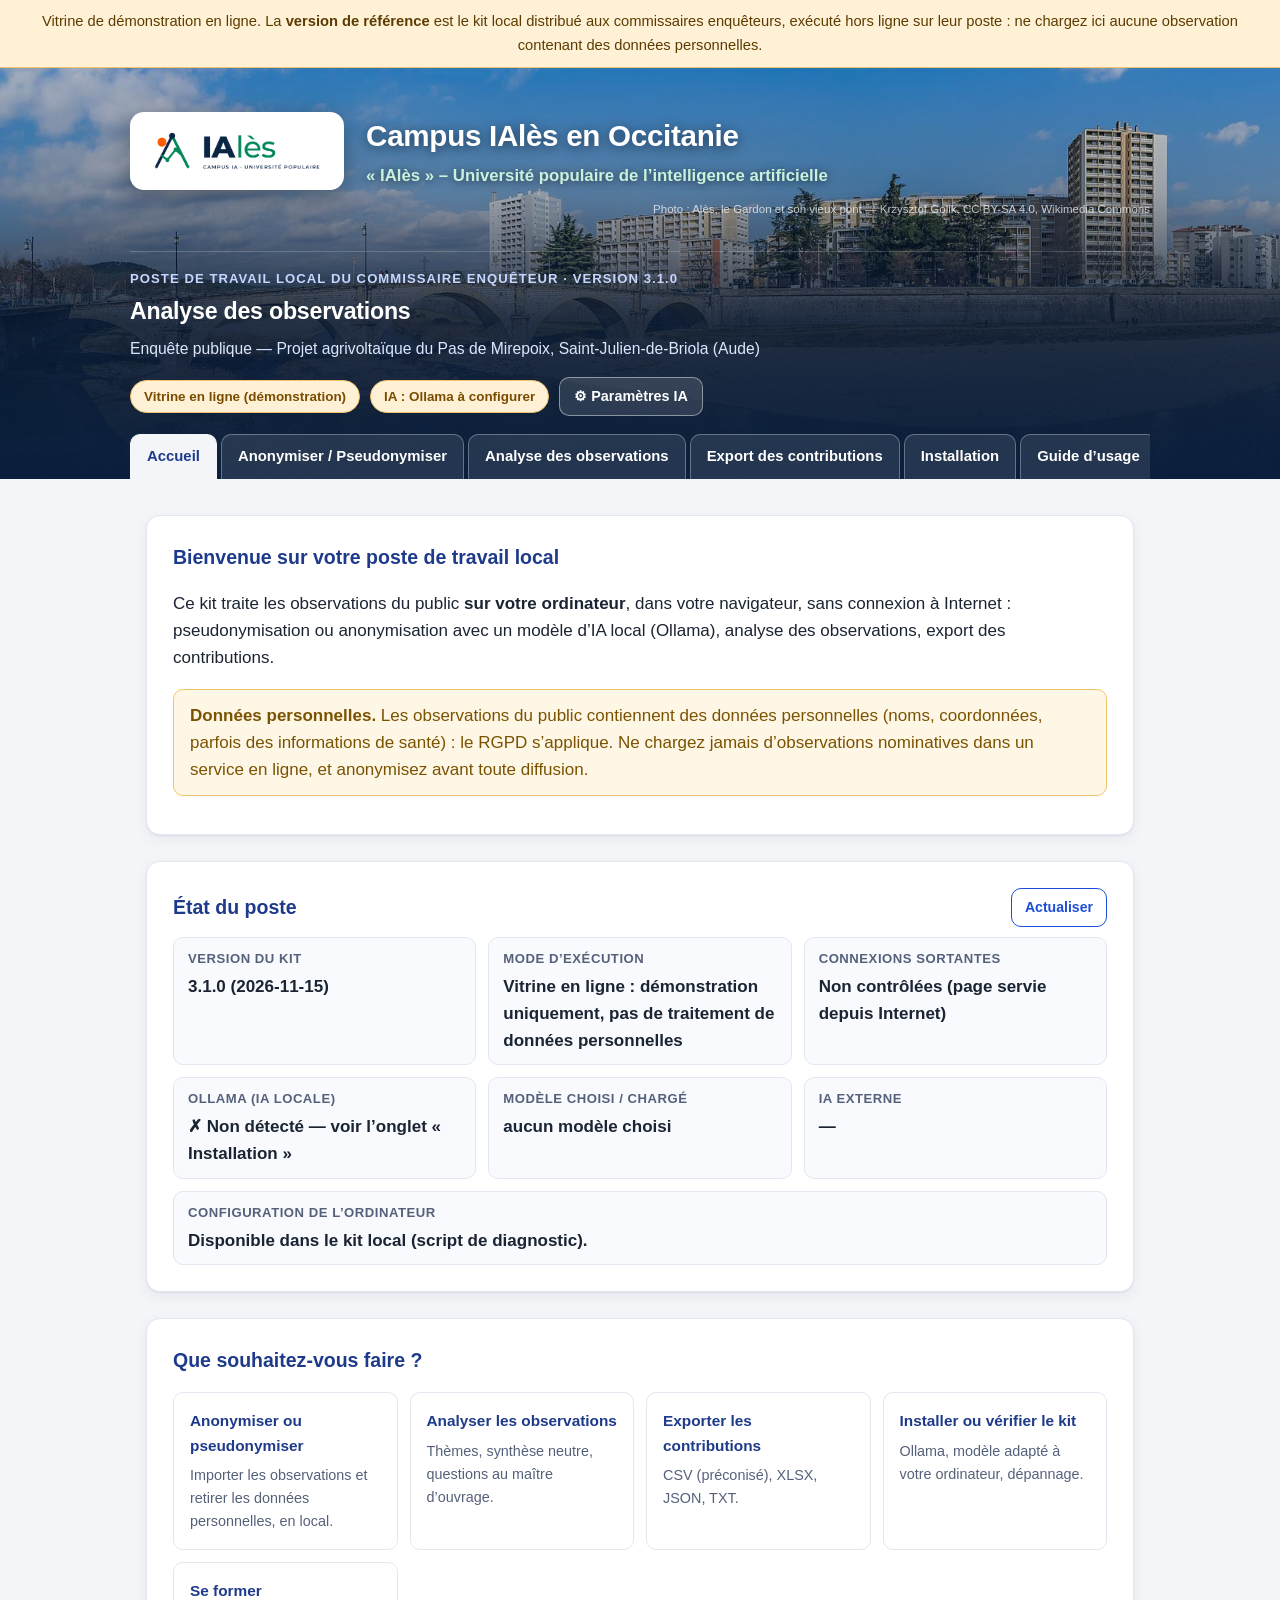
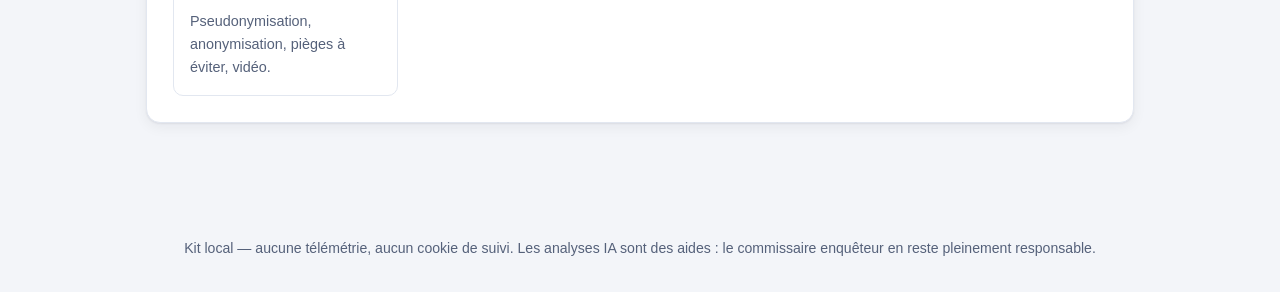
==== commit bbfb7cd6: "Kit 3.1.0 Campus IAlès : kit complet sans installation, IA externe restreinte - Kit complet Windows " ====
--- a/analyse-observations/index.html
+++ b/analyse-observations/index.html
@@ -5,7 +5,7 @@
   <meta name="viewport" content="width=device-width, initial-scale=1.0">
   <meta name="color-scheme" content="light dark">
   <meta name="referrer" content="no-referrer">
-  <title>Analyse des observations — Poste de travail du commissaire enquêteur</title>
+  <title>Analyse des observations — Campus IAlès</title>
   <link rel="stylesheet" href="styles.css">
   <link rel="stylesheet" href="styles-kit.css">
 </head>
@@ -18,6 +18,16 @@
   </div>
 
   <header class="entete">
+    <div class="bandeau-iales" role="banner">
+      <div class="bandeau-iales-interieur">
+        <img class="logo-iales" src="assets/logo-iales.png" alt="Logo IAlès — Campus IA, Université populaire" width="220" height="70">
+        <div class="bandeau-iales-texte">
+          <p class="bandeau-iales-titre">Campus IAlès en Occitanie</p>
+          <p class="bandeau-iales-sous-titre">« IAlès » – Université populaire de l’intelligence artificielle</p>
+        </div>
+      </div>
+      <p class="credit-photo">Photo : Alès, le Gardon et son vieux pont — Krzysztof Golik, <abbr title="Creative Commons Attribution – Partage dans les mêmes conditions 4.0">CC BY-SA 4.0</abbr>, Wikimedia Commons</p>
+    </div>
     <div class="entete-interieur">
       <div class="entete-texte">
         <p class="sur-titre">Poste de travail local du commissaire enquêteur · <span id="version-kit">version —</span></p>
@@ -577,17 +587,15 @@
       <section class="carte" aria-labelledby="titre-video">
         <h2 id="titre-video">Vidéo de sensibilisation</h2>
         <div id="zone-video">
-          <video id="video-sensibilisation" controls preload="metadata" width="960" hidden>
-            <source src="docs/video/video-sensibilisation.mp4" type="video/mp4">
-            <track kind="subtitles" src="docs/video/video-sensibilisation.fr.vtt" srclang="fr" label="Français" default>
-          </video>
+          <!-- Source affectée à l’ouverture de l’onglet (évite de charger 99 Mo au démarrage). -->
+          <video id="video-sensibilisation" controls preload="metadata" width="960" hidden></video>
           <p id="video-absente" class="encadre-alerte" hidden>
             La vidéo n’est pas incluse dans cette version du kit (fichier attendu : <code>docs/video/video-sensibilisation.mp4</code>).
             Sa transcription complète est disponible ci-dessous.
           </p>
         </div>
         <details>
-          <summary>Transcription texte de la vidéo</summary>
+          <summary>Plan détaillé de la vidéo (sous-titres en préparation)</summary>
           <article id="transcription-video" class="contenu-guide"></article>
         </details>
       </section>
--- a/analyse-observations/styles-kit.css
+++ b/analyse-observations/styles-kit.css
@@ -2,6 +2,100 @@
  * Kit v3 : onglets, accueil, anonymisation, export, guides, dialogues
  * (complète styles.css ; mêmes jetons de couleur, mode sombre inclus)
  * ===================================================================== */
+
+/* ---------- Bandeau Campus IAlès (photo d’Alès + logo) ---------- */
+.entete {
+  /* Voile sombre aux couleurs du logo (bleu nuit #0E2747) pour la lisibilité du texte sur la photo. */
+  background:
+    linear-gradient(180deg, rgba(9, 26, 52, 0.15) 0%, rgba(9, 26, 52, 0.35) 30%, rgba(9, 26, 52, 0.88) 62%, #0b1f3d 100%),
+    url("assets/ales-gardon.jpg") 20% 62% / cover no-repeat,
+    #0b1f3d;
+  padding-top: 0;
+}
+
+.bandeau-iales {
+  max-width: 1020px;
+  margin: 0 auto;
+  padding: 44px 0 26px;
+  position: relative;
+}
+
+.bandeau-iales-interieur {
+  display: flex;
+  align-items: center;
+  gap: 22px;
+  flex-wrap: wrap;
+}
+
+.logo-iales {
+  background: #ffffff;
+  border-radius: 14px;
+  padding: 10px 16px;
+  height: 78px;
+  width: auto;
+  box-shadow: 0 6px 24px rgba(0, 0, 0, 0.3);
+}
+
+.bandeau-iales-titre {
+  margin: 0;
+  font-size: 1.85rem;
+  font-weight: 800;
+  letter-spacing: -0.01em;
+  color: #ffffff;
+  text-shadow: 0 2px 12px rgba(0, 0, 0, 0.55);
+}
+
+.bandeau-iales-sous-titre {
+  margin: 4px 0 0;
+  font-size: 1.05rem;
+  font-weight: 600;
+  color: #c9f2dc;
+  text-shadow: 0 1px 8px rgba(0, 0, 0, 0.6);
+}
+
+.credit-photo {
+  margin: 10px 0 0;
+  font-size: 0.72rem;
+  color: rgba(255, 255, 255, 0.72);
+  text-align: right;
+}
+
+.credit-photo abbr {
+  text-decoration: none;
+}
+
+.entete .entete-interieur {
+  border-top: 1px solid rgba(255, 255, 255, 0.18);
+  padding-top: 16px;
+  margin-top: 6px;
+}
+
+.entete h1 {
+  font-size: 1.45rem;
+}
+
+@media (max-width: 640px) {
+  .bandeau-iales {
+    padding-top: 16px;
+  }
+
+  .logo-iales {
+    height: 58px;
+  }
+
+  .bandeau-iales-titre {
+    font-size: 1.4rem;
+  }
+
+  .bandeau-iales-sous-titre {
+    font-size: 0.95rem;
+  }
+
+  .credit-photo {
+    text-align: left;
+  }
+}
+
 .bandeau-vitrine {
   background: #fff1d6;
   color: #5c3b00;
